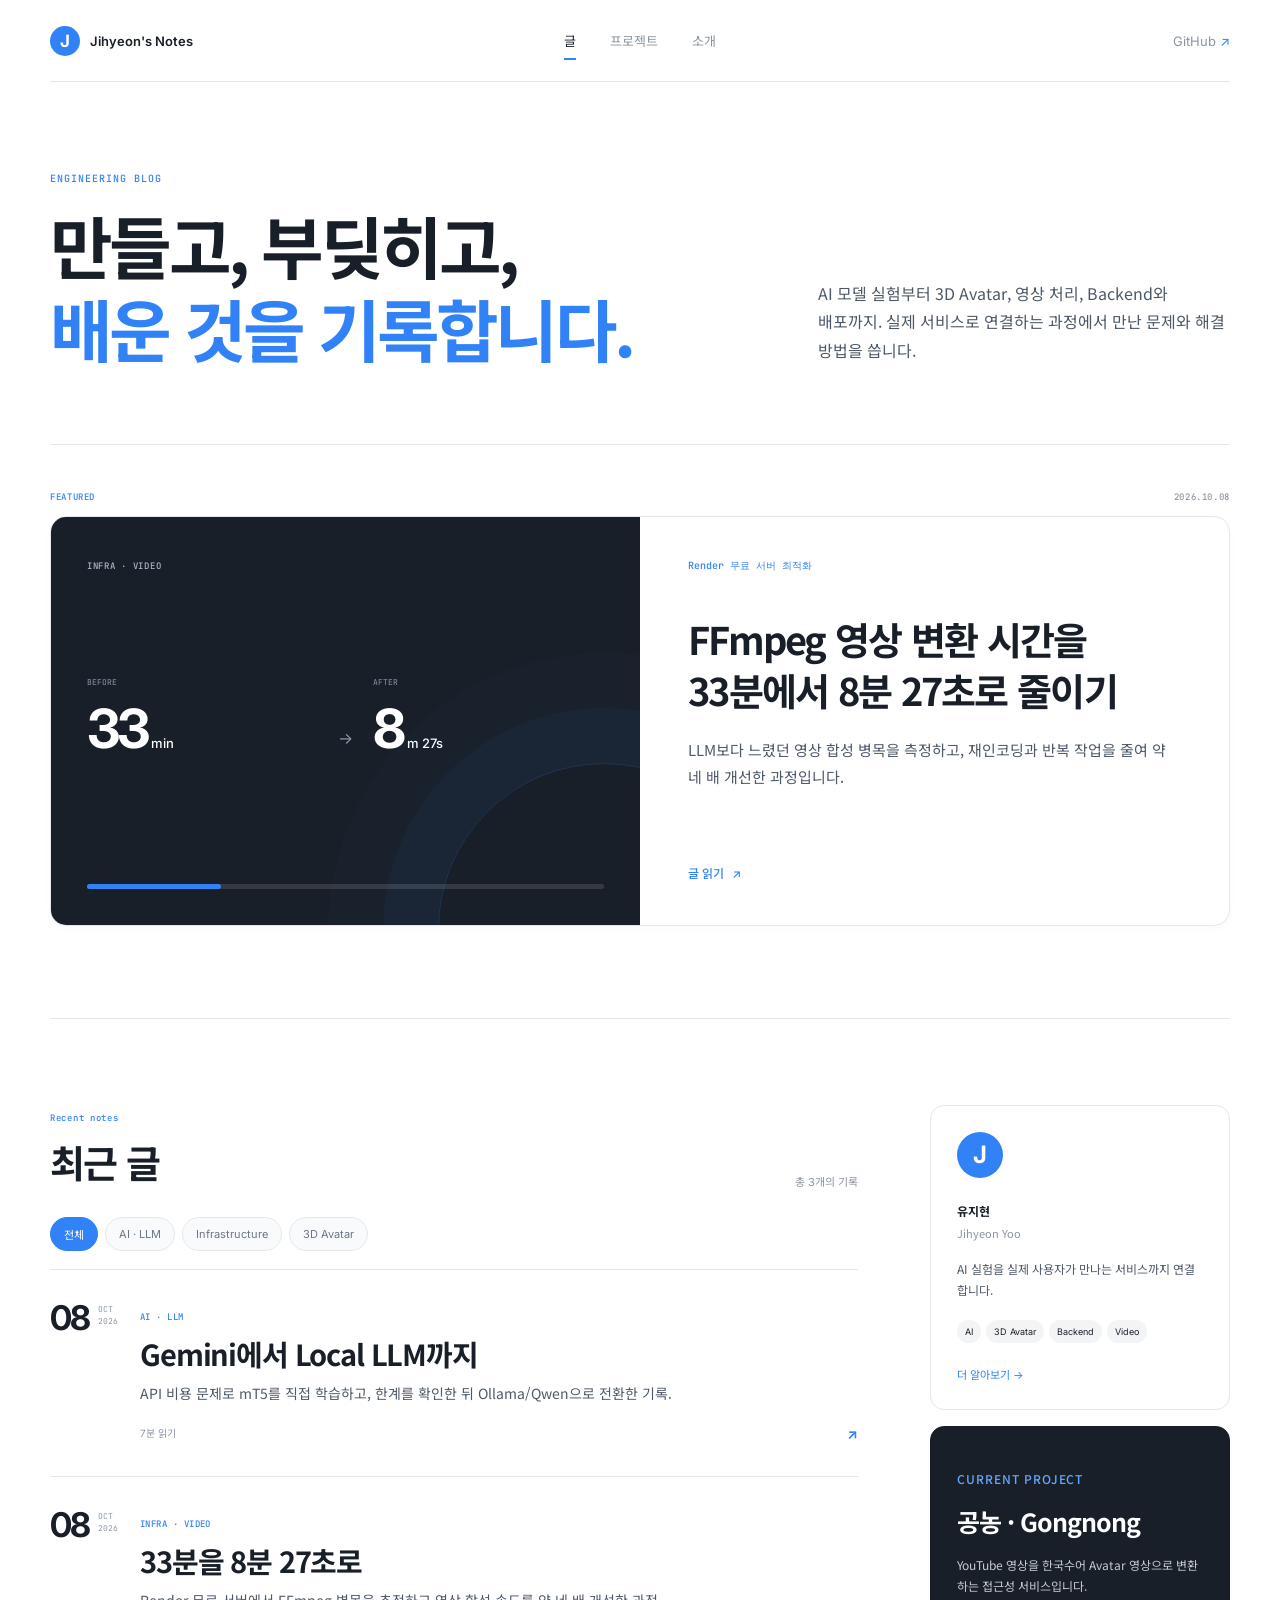
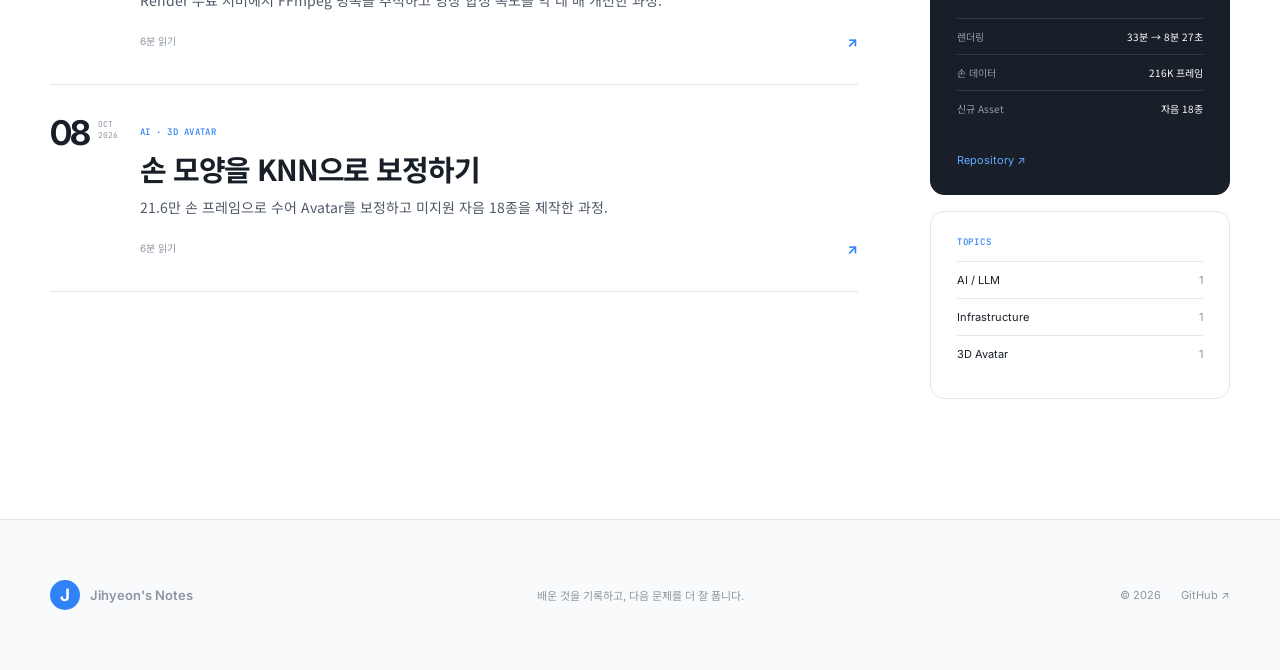
==== index.html @ c9e7c430 "style: modernize blog typography and colors" ====
<!doctype html>
<html lang="ko">
<head>
  <meta charset="utf-8"><meta name="viewport" content="width=device-width, initial-scale=1">
  <meta name="description" content="유지현의 AI·3D Avatar·Backend 개발 기록.">
  <meta property="og:title" content="Jihyeon's Notes"><meta property="og:description" content="실험을 서비스로 연결하며 배운 것을 기록합니다.">
  <meta name="theme-color" content="#f6f2ea"><title>Jihyeon's Notes</title>
  <link rel="preconnect" href="https://fonts.googleapis.com"><link rel="preconnect" href="https://fonts.gstatic.com" crossorigin>
  <link href="https://fonts.googleapis.com/css2?family=DM+Serif+Display&family=Inter:wght@400;500;600;700&family=JetBrains+Mono:wght@400;500&family=Noto+Sans+KR:wght@400;500;600;700&family=Noto+Serif+KR:wght@600;700&display=swap" rel="stylesheet">
  <link rel="stylesheet" href="/styles.css?v=5"><script src="/script.js" defer></script>
</head>
<body class="home-page blog-home">
  <header class="site-header">
    <a class="brand" href="/"><b>J</b><span>Jihyeon's Notes</span></a>
    <nav aria-label="Main navigation"><a class="active" href="/">글</a><a href="#project">프로젝트</a><a href="/about.html">소개</a></nav>
    <a class="header-link" href="https://github.com/who0oami" target="_blank" rel="noreferrer">GitHub <span>↗</span></a>
  </header>

  <main>
    <section class="blog-intro shell">
      <div>
        <p class="blog-kicker">ENGINEERING BLOG</p>
        <h1>만들고, 부딪히고,<br><em>배운 것을 기록합니다.</em></h1>
      </div>
      <p>AI 모델 실험부터 3D Avatar, 영상 처리, Backend와 배포까지. 실제 서비스로 연결하는 과정에서 만난 문제와 해결 방법을 씁니다.</p>
    </section>

    <section class="featured-post shell" aria-labelledby="featured-title">
      <div class="featured-label"><span>Featured</span><time datetime="2026-10-08">2026.10.08</time></div>
      <a class="featured-link" href="/posts/render-ffmpeg.html">
        <div class="featured-visual">
          <span class="visual-category">INFRA · VIDEO</span>
          <div class="speed-compare"><div><small>BEFORE</small><strong>33<em>min</em></strong></div><i>→</i><div><small>AFTER</small><strong>8<em>m 27s</em></strong></div></div>
          <div class="visual-bar"><span></span></div>
        </div>
        <div class="featured-copy">
          <p>Render 무료 서버 최적화</p>
          <h2 id="featured-title">FFmpeg 영상 변환 시간을<br>33분에서 8분 27초로 줄이기</h2>
          <span>LLM보다 느렸던 영상 합성 병목을 측정하고, 재인코딩과 반복 작업을 줄여 약 네 배 개선한 과정입니다.</span>
          <b>글 읽기 <i>↗</i></b>
        </div>
      </a>
    </section>

    <section class="blog-content shell" id="writing">
      <div class="article-column">
        <div class="list-heading"><div><span>Recent notes</span><h2>최근 글</h2></div><p>총 3개의 기록</p></div>
        <div class="filter-row blog-filters" aria-label="글 분류"><button class="filter active" data-filter="all">전체</button><button class="filter" data-filter="ai">AI · LLM</button><button class="filter" data-filter="infra">Infrastructure</button><button class="filter" data-filter="avatar">3D Avatar</button></div>
        <div class="post-list story-stream">
          <a class="post-card blog-post" data-category="ai" href="/posts/gemini-to-local-llm.html"><div class="post-date"><strong>08</strong><span>OCT<br>2026</span></div><div class="post-info"><span>AI · LLM</span><h3>Gemini에서 Local LLM까지</h3><p>API 비용 문제로 mT5를 직접 학습하고, 한계를 확인한 뒤 Ollama/Qwen으로 전환한 기록.</p><div><time>7분 읽기</time><b>↗</b></div></div></a>
          <a class="post-card blog-post" data-category="infra" href="/posts/render-ffmpeg.html"><div class="post-date"><strong>08</strong><span>OCT<br>2026</span></div><div class="post-info"><span>INFRA · VIDEO</span><h3>33분을 8분 27초로</h3><p>Render 무료 서버에서 FFmpeg 병목을 추적하고 영상 합성 속도를 약 네 배 개선한 과정.</p><div><time>6분 읽기</time><b>↗</b></div></div></a>
          <a class="post-card blog-post" data-category="avatar" href="/posts/knn-hand-correction.html"><div class="post-date"><strong>08</strong><span>OCT<br>2026</span></div><div class="post-info"><span>AI · 3D AVATAR</span><h3>손 모양을 KNN으로 보정하기</h3><p>21.6만 손 프레임으로 수어 Avatar를 보정하고 미지원 자음 18종을 제작한 과정.</p><div><time>6분 읽기</time><b>↗</b></div></div></a>
        </div>
      </div>

      <aside class="blog-sidebar">
        <section class="profile-card"><div class="profile-mark">J</div><p class="profile-name">유지현 <span>Jihyeon Yoo</span></p><p>AI 실험을 실제 사용자가 만나는 서비스까지 연결합니다.</p><div class="profile-tags"><span>AI</span><span>3D Avatar</span><span>Backend</span><span>Video</span></div><a href="/about.html">더 알아보기 →</a></section>
        <section class="project-mini" id="project"><p class="aside-label">CURRENT PROJECT</p><h3>공농 · Gongnong</h3><p>YouTube 영상을 한국수어 Avatar 영상으로 변환하는 접근성 서비스입니다.</p><dl><div><dt>렌더링</dt><dd>33분 → 8분 27초</dd></div><div><dt>손 데이터</dt><dd>216K 프레임</dd></div><div><dt>신규 Asset</dt><dd>자음 18종</dd></div></dl><a href="https://github.com/who0oami/Gongnong" target="_blank" rel="noreferrer">Repository ↗</a></section>
        <section class="topic-card"><p class="aside-label">TOPICS</p><a href="#writing">AI / LLM <span>1</span></a><a href="#writing">Infrastructure <span>1</span></a><a href="#writing">3D Avatar <span>1</span></a></section>
      </aside>
    </section>
  </main>

  <footer class="site-footer"><div class="shell"><a class="brand" href="/"><b>J</b><span>Jihyeon's Notes</span></a><p>배운 것을 기록하고, 다음 문제를 더 잘 풉니다.</p><div><span>© 2026</span><a href="https://github.com/who0oami">GitHub ↗</a></div></div></footer>
</body>
</html>
---- styles.css ----
:root{--cream:#f6f2ea;--paper:#fffdf8;--ink:#1d1d1b;--body:#4c4a45;--muted:#77736c;--line:#d9d3c8;--coral:#d96f53;--coral-soft:#efb39f;--navy:#202b44;--mint:#b9d8ce;--sand:#e8dcc5;--max:1180px;--sans:"Inter","Noto Sans KR",sans-serif;--serif:"DM Serif Display","Noto Serif KR",serif;--kr:"Noto Sans KR",sans-serif;--mono:"JetBrains Mono",monospace}
*{box-sizing:border-box}html{scroll-behavior:smooth}body{margin:0;color:var(--ink);background:var(--cream);font-family:var(--sans);-webkit-font-smoothing:antialiased}a{color:inherit}button{font:inherit}.shell{width:min(calc(100% - 64px),var(--max));margin-inline:auto}
.site-header{width:min(calc(100% - 64px),var(--max));height:82px;margin:auto;display:grid;grid-template-columns:1fr auto 1fr;align-items:center;border-bottom:1px solid var(--line)}.brand{display:inline-flex;align-items:center;gap:10px;text-decoration:none;font-size:13px;font-weight:600}.brand b{width:30px;height:30px;display:grid;place-items:center;border-radius:50%;color:var(--paper);background:var(--navy);font-family:var(--serif);font-size:17px}.site-header nav{display:flex;gap:34px}.site-header nav a,.header-link{position:relative;color:var(--muted);font-size:13px;text-decoration:none}.site-header nav a.active,.site-header nav a:hover,.header-link:hover{color:var(--ink)}.site-header nav a.active::after{content:"";position:absolute;left:0;right:0;bottom:-10px;height:1px;background:var(--coral)}.header-link{justify-self:end}.header-link span{color:var(--coral)}
.hero{display:grid;grid-template-columns:.95fr 1.05fr;gap:86px;align-items:center;min-height:680px;padding-block:84px 96px}.overline{display:flex;align-items:center;gap:10px;margin:0 0 28px;color:var(--muted);font:500 10px/1 var(--mono);letter-spacing:.09em}.overline span{width:22px;height:1px;background:var(--coral)}.hero h1{margin:0;font-family:var(--serif);font-size:clamp(57px,6.1vw,80px);font-weight:400;line-height:1.05;letter-spacing:-.045em}.hero h1 em{color:var(--coral);font-style:normal}.hero-intro{max-width:500px;margin:30px 0 0;color:var(--body);font-family:var(--kr);font-size:16px;line-height:1.85;word-break:keep-all}.hero-actions{display:flex;align-items:center;gap:26px;margin-top:38px}.button{display:inline-flex;align-items:center;padding:13px 19px;border-radius:7px;text-decoration:none;font-size:13px}.button.primary{color:var(--paper);background:var(--navy)}.text-link{font-size:12px;text-decoration:none}.text-link span{margin-left:6px;color:var(--coral)}
.hero-visual{position:relative;min-height:470px;padding:28px;border-radius:28px;color:var(--paper);background:var(--navy);overflow:hidden;box-shadow:0 28px 70px rgba(39,35,28,.16)}.visual-head{position:relative;z-index:2;display:flex;justify-content:space-between;color:#aeb5c5;font:500 9px/1 var(--mono);letter-spacing:.08em}.visual-head i{display:flex;align-items:center;gap:6px;color:#b8ded2;font-style:normal}.visual-head i::before{content:"";width:6px;height:6px;border-radius:50%;background:#7bd1b7}.pipeline{position:relative;z-index:2;display:grid;grid-template-columns:1fr auto 1fr auto 1fr;align-items:center;gap:9px;margin-top:95px}.pipeline>i{color:#8e97aa;font-style:normal}.pipeline-node{min-width:0;padding:18px 14px;border:1px solid rgba(255,255,255,.16);border-radius:14px;background:rgba(255,255,255,.04)}.pipeline-node.active{color:var(--ink);border-color:var(--coral-soft);background:var(--coral-soft);transform:translateY(-12px)}.pipeline-node b{display:block;margin-bottom:26px;color:#9da6b8;font:400 9px/1 var(--mono)}.pipeline-node.active b{color:#755044}.pipeline-node span{display:block;font:400 8px/1 var(--mono);letter-spacing:.07em}.pipeline-node strong{display:block;margin-top:5px;font-size:15px}.visual-caption{position:absolute;z-index:2;right:28px;bottom:30px;left:28px;display:flex;justify-content:space-between;align-items:end;padding-top:18px;border-top:1px solid rgba(255,255,255,.14)}.visual-caption span{color:#8e97aa;font:400 9px/1 var(--mono)}.visual-caption strong{text-align:right;font-family:var(--kr);font-size:16px;line-height:1.55}.visual-orbit{position:absolute;border:1px solid rgba(239,179,159,.15);border-radius:50%}.orbit-one{width:300px;height:300px;right:-130px;top:-90px}.orbit-two{width:190px;height:190px;right:-74px;top:-35px}
.project-section{padding-block:110px;background:var(--paper);border-block:1px solid var(--line)}.section-title{display:grid;grid-template-columns:1fr 1.4fr;column-gap:70px;align-items:end;margin-bottom:42px}.section-title>span{grid-column:1/-1;margin-bottom:18px;color:var(--coral);font:500 10px/1 var(--mono);letter-spacing:.08em;text-transform:uppercase}.section-title h2{margin:0;font-family:var(--serif);font-size:50px;font-weight:400;line-height:1}.section-title h2 i{color:var(--muted);font-size:22px;font-weight:400}.section-title>p{margin:0;color:var(--muted);font-family:var(--kr);font-size:14px;line-height:1.7}.project-grid{display:grid;grid-template-columns:.9fr 1.1fr;gap:16px}.case-card{border-radius:18px}.main-case{min-height:500px;padding:38px;display:flex;flex-direction:column;color:var(--paper);background:var(--navy)}.case-top{display:flex;justify-content:space-between;color:#9ca5b6;font:400 9px/1 var(--mono);letter-spacing:.06em}.main-case h3{margin:95px 0 22px;font-family:var(--serif);font-size:48px;font-weight:400;line-height:1.05}.main-case p{max-width:470px;margin:0;color:#c5cad4;font-family:var(--kr);font-size:14px;line-height:1.8}.main-case a{width:fit-content;margin-top:auto;color:#f0b19d;font-size:12px;text-decoration:none}.outcome-grid{display:grid;grid-template-columns:1fr 1fr;gap:16px}.outcome-card{min-height:242px;padding:27px;border-radius:18px;display:flex;flex-direction:column}.outcome-card>span{font:500 9px/1 var(--mono);letter-spacing:.07em}.outcome-card strong{margin-top:auto;font-size:34px;letter-spacing:-.05em}.outcome-card strong i{font-family:var(--serif);font-weight:400}.outcome-card p{margin:15px 0 0;font-family:var(--kr);font-size:12px;line-height:1.6}.outcome-card.coral{background:var(--coral-soft)}.outcome-card.sand{background:var(--sand)}.outcome-card.mint{background:var(--mint)}.outcome-card.ink{color:var(--paper);background:#302f2c}.live-dot{display:inline-block;width:9px;height:9px;border-radius:50%;background:#77cbae;box-shadow:0 0 0 5px rgba(119,203,174,.12)}.process-strip{display:grid;grid-template-columns:180px 1fr;align-items:center;margin-top:16px;padding:25px 28px;border:1px solid var(--line);border-radius:14px}.process-strip>span{color:var(--muted);font:500 9px/1 var(--mono)}.process-strip ol{display:grid;grid-template-columns:repeat(5,1fr);gap:16px;margin:0;padding:0;list-style:none}.process-strip li{font-family:var(--kr);font-size:11px}.process-strip li b{display:block;margin-bottom:8px;color:var(--coral);font:400 9px/1 var(--mono)}
.notes-section{padding-block:120px}.notes-title{grid-template-columns:1.2fr .8fr}.notes-title h2{font-size:54px;line-height:1.08}.notes-title h2 i{color:var(--coral);font-family:var(--serif);font-size:inherit;font-style:normal}.filter-row{display:flex;gap:7px;margin:54px 0 20px}.filter{padding:8px 13px;border:1px solid var(--line);border-radius:999px;color:var(--muted);background:transparent;font-size:11px;cursor:pointer}.filter.active,.filter:hover{color:var(--paper);border-color:var(--navy);background:var(--navy)}.story-stream{display:grid;grid-template-columns:repeat(3,1fr);gap:14px}.post-card{min-height:390px;display:grid;grid-template-columns:44px 1fr;padding:27px;border:1px solid var(--line);border-radius:16px;background:rgba(255,253,248,.55);text-decoration:none;transition:transform .2s,box-shadow .2s}.post-card:hover{transform:translateY(-5px);box-shadow:0 18px 42px rgba(52,45,34,.1)}.post-card[hidden]{display:none}.post-number{color:var(--coral);font:400 10px/1 var(--mono)}.post-content{display:flex;flex-direction:column}.post-meta{display:flex;justify-content:space-between;color:var(--muted);font:400 8px/1 var(--mono);letter-spacing:.04em}.post-content h3{margin:68px 0 17px;font-family:var(--serif);font-size:34px;font-weight:400;line-height:1.12}.post-content p{margin:0;color:var(--body);font-family:var(--kr);font-size:12px;line-height:1.75;word-break:keep-all}.post-content b{margin-top:auto;color:var(--coral);font-size:11px;font-weight:500}.site-footer{background:var(--paper);border-top:1px solid var(--line)}.site-footer>.shell{min-height:150px;display:grid;grid-template-columns:1fr auto 1fr;align-items:center;color:var(--muted);font-size:11px}.site-footer p{margin:0}.site-footer>.shell>div{justify-self:end;display:flex;gap:20px}.site-footer a{text-decoration:none}
/* About */.about-page{background:var(--cream)}.about-hero{padding-block:110px 90px;border-bottom:1px solid var(--line)}.about-hero .eyebrow{margin:0 0 24px;color:var(--coral);font:500 10px/1 var(--mono)}.about-hero h1{margin:0;font-family:var(--serif);font-size:clamp(60px,8vw,98px);font-weight:400;line-height:.95;letter-spacing:-.04em}.about-hero h1 span{color:var(--coral)}.about-hero p:last-child{max-width:680px;margin:42px 0 0;color:var(--body);font-family:var(--kr);font-size:17px;line-height:1.85}.about-grid{display:grid;grid-template-columns:.8fr 1.2fr;gap:90px;padding-block:90px 120px}.about-grid .section-kicker{color:var(--coral);font:500 9px/1 var(--mono)}.about-grid h2{margin:15px 0 28px;font-family:var(--serif);font-size:36px;font-weight:400;line-height:1.05}.skill-cloud{display:flex;flex-wrap:wrap;gap:7px}.skill-cloud span{padding:8px 11px;border:1px solid var(--line);border-radius:999px;background:var(--paper);font:400 10px/1 var(--mono)}.focus-list{display:grid;gap:10px}.focus-item{padding:24px;border:1px solid var(--line);border-radius:12px;background:var(--paper)}.focus-item strong{font-size:14px}.focus-item p{margin:9px 0 0;color:var(--muted);font-family:var(--kr);font-size:13px;line-height:1.7}
/* Articles */.article-page{--article-accent:var(--coral)}.reading-progress{position:fixed;top:0;left:0;z-index:100;width:0;height:3px;background:var(--article-accent)}.article-shell{width:min(calc(100% - 48px),760px);margin-inline:auto}.article-head{padding:95px 0 62px;border-bottom:1px solid var(--line)}.article-head::before{content:"ENGINEERING NOTE";display:block;margin-bottom:22px;color:var(--muted);font:500 9px/1 var(--mono)}.article-head .tag{display:inline-flex;margin-bottom:20px;color:var(--coral);font:500 10px/1 var(--mono)}.article-head h1{margin:0;font-family:var(--serif);font-size:clamp(43px,6vw,63px);font-weight:400;line-height:1.16;letter-spacing:-.035em;word-break:keep-all}.article-head .lead{margin:27px 0 0;color:var(--body);font-family:var(--kr);font-size:16px;line-height:1.85}.article-head time{display:block;margin-top:22px;color:var(--muted);font:400 9px/1 var(--mono)}.article{padding:60px 0 96px;font-family:var(--kr);font-size:16px;line-height:2;word-break:keep-all}.article h2{margin:64px 0 17px;padding-top:18px;border-top:1px solid var(--line);font-size:25px;line-height:1.4}.article h2:first-child{margin-top:0}.article h3{margin:38px 0 12px}.article p{margin:0 0 20px;color:var(--body)}.article ul,.article ol{margin:0 0 26px;padding:22px 22px 22px 44px;border:1px solid var(--line);border-radius:10px;background:var(--paper)}.article li::marker{color:var(--coral)}.article blockquote{margin:38px 0;padding:25px 27px;border:0;border-left:3px solid var(--coral);background:var(--sand)}.article blockquote p{margin:0;color:var(--ink);font-size:17px;font-weight:600}.article code{padding:3px 6px;color:#9a4431;background:#efe5d7;border-radius:4px;font:12px/1.6 var(--mono)}.result-box{display:grid;grid-template-columns:repeat(3,1fr);margin:36px 0;border:1px solid var(--line);border-radius:10px;overflow:hidden;background:var(--paper)}.result-box div{padding:23px 19px;border-right:1px solid var(--line)}.result-box div:last-child{border:0}.result-box strong{display:block;font-size:25px}.result-box span{display:block;margin-top:7px;color:var(--muted);font:400 9px/1.4 var(--mono)}.back-link{display:inline-flex;margin-bottom:64px;color:var(--coral);font-size:12px;text-decoration:none}.error-content{padding-block:130px}.error-content .eyebrow{color:var(--coral);font:500 10px/1 var(--mono)}.error-content h1{margin:25px 0;font-family:var(--serif);font-size:clamp(70px,14vw,150px);font-weight:400;line-height:.85}.error-content h1 span{color:var(--coral)}.error-content p{color:var(--muted);font-family:var(--kr)}.error-content a{display:inline-block;margin-top:20px;color:var(--coral);font-size:12px;text-decoration:none}
@media(max-width:900px){.hero{grid-template-columns:1fr;gap:55px}.hero-copy{max-width:690px}.project-grid,.about-grid{grid-template-columns:1fr}.main-case{min-height:430px}.process-strip{grid-template-columns:1fr;gap:22px}.story-stream{grid-template-columns:1fr}.post-card{min-height:300px}.post-content h3{margin-top:45px}.section-title{grid-template-columns:1fr}.section-title>p{margin-top:20px}.notes-title{grid-template-columns:1fr}}
@media(max-width:600px){.shell,.site-header,.article-shell{width:min(calc(100% - 28px),var(--max))}.site-header{height:68px;grid-template-columns:1fr auto}.header-link{display:none}.site-header nav{gap:17px}.hero{min-height:auto;padding-block:72px}.hero h1{font-size:47px}.hero-visual{min-height:420px;padding:22px}.pipeline{margin-top:75px}.pipeline-node{padding:14px 9px}.visual-caption strong{font-size:14px}.project-section,.notes-section{padding-block:78px}.section-title h2,.notes-title h2{font-size:42px}.outcome-grid{grid-template-columns:1fr}.outcome-card{min-height:190px}.process-strip ol{grid-template-columns:1fr 1fr;row-gap:22px}.post-card{padding:23px;grid-template-columns:34px 1fr}.site-footer>.shell{grid-template-columns:1fr auto}.site-footer p{display:none}.about-hero h1{font-size:16vw}.article{font-size:15px;word-break:normal}.result-box{grid-template-columns:1fr}.result-box div{border-right:0;border-bottom:1px solid var(--line)}.result-box div:last-child{border-bottom:0}}
@media(prefers-reduced-motion:reduce){html{scroll-behavior:auto}*{transition:none!important}}
.hero{grid-template-columns:1fr 1fr;gap:62px}
.hero h1{font-size:clamp(54px,5.2vw,70px);line-height:1.08;word-break:keep-all}
@media(max-width:900px){.hero{grid-template-columns:1fr;gap:55px}}
@media(max-width:600px){.hero h1{font-size:47px}}

/* Blog home */
.blog-home{background:#faf8f3}
.blog-home .site-header{background:#faf8f3}
.blog-intro{display:grid;grid-template-columns:1.25fr .75fr;gap:80px;align-items:end;padding-block:92px 74px;border-bottom:1px solid var(--line)}
.blog-kicker{margin:0 0 20px;color:var(--coral);font:500 10px/1 var(--mono);letter-spacing:.1em}
.blog-intro h1{margin:0;font-family:var(--serif);font-size:clamp(48px,5.4vw,68px);font-weight:400;line-height:1.1;letter-spacing:-.04em}
.blog-intro h1 em{color:var(--coral);font-style:normal}
.blog-intro>p{max-width:420px;margin:0 0 5px;color:var(--body);font-family:var(--kr);font-size:15px;line-height:1.9;word-break:keep-all}
.featured-post{padding-block:48px 92px}
.featured-label{display:flex;justify-content:space-between;margin-bottom:14px;color:var(--muted);font:500 9px/1 var(--mono);letter-spacing:.07em;text-transform:uppercase}
.featured-label span{color:var(--coral)}
.featured-link{display:grid;grid-template-columns:1fr 1fr;min-height:410px;border:1px solid var(--line);border-radius:18px;overflow:hidden;background:var(--paper);text-decoration:none;transition:box-shadow .2s ease,transform .2s ease}
.featured-link:hover{transform:translateY(-3px);box-shadow:0 22px 55px rgba(54,45,31,.1)}
.featured-visual{position:relative;padding:36px;color:var(--paper);background:var(--navy);overflow:hidden}
.featured-visual::after{content:"";position:absolute;width:330px;height:330px;right:-130px;bottom:-170px;border:1px solid rgba(255,255,255,.12);border-radius:50%;box-shadow:0 0 0 55px rgba(255,255,255,.025),0 0 0 110px rgba(255,255,255,.02)}
.visual-category{font:500 9px/1 var(--mono);letter-spacing:.08em;color:#aeb5c5}
.speed-compare{display:grid;grid-template-columns:1fr auto 1fr;gap:20px;align-items:end;margin-top:105px}
.speed-compare>i{padding-bottom:13px;color:#8d96a9;font-style:normal}
.speed-compare small{display:block;margin-bottom:10px;color:#8d96a9;font:400 8px/1 var(--mono)}
.speed-compare strong{font-size:54px;letter-spacing:-.06em}.speed-compare strong em{margin-left:4px;font-size:13px;font-style:normal;font-weight:500;letter-spacing:0}
.visual-bar{position:absolute;right:36px;bottom:36px;left:36px;height:5px;border-radius:99px;background:rgba(255,255,255,.12)}
.visual-bar span{display:block;width:26%;height:100%;border-radius:inherit;background:var(--coral-soft)}
.featured-copy{display:flex;flex-direction:column;padding:44px 48px}
.featured-copy>p{margin:0;color:var(--coral);font:500 10px/1 var(--mono)}
.featured-copy h2{margin:42px 0 20px;font-family:var(--serif);font-size:38px;font-weight:400;line-height:1.18;letter-spacing:-.035em;word-break:keep-all}
.featured-copy>span{color:var(--body);font-family:var(--kr);font-size:14px;line-height:1.8;word-break:keep-all}
.featured-copy>b{margin-top:auto;font-size:12px;font-weight:500}.featured-copy>b i{margin-left:5px;color:var(--coral);font-style:normal}
.blog-content{display:grid;grid-template-columns:minmax(0,1fr) 300px;gap:72px;padding-block:86px 120px;border-top:1px solid var(--line)}
.list-heading{display:flex;justify-content:space-between;align-items:end;margin-bottom:28px}.list-heading span,.aside-label{color:var(--coral);font:500 9px/1 var(--mono);letter-spacing:.08em}.list-heading h2{margin:9px 0 0;font-family:var(--serif);font-size:38px;font-weight:400}.list-heading>p{margin:0;color:var(--muted);font-size:11px}
.blog-filters{margin:0 0 18px}.blog-home .story-stream{display:block}.blog-post{min-height:0;display:grid;grid-template-columns:90px 1fr;padding:34px 0;border:0;border-top:1px solid var(--line);border-radius:0;background:transparent}.blog-post:last-child{border-bottom:1px solid var(--line)}.blog-post:hover{transform:none;box-shadow:none;background:transparent}.post-date{display:flex;align-items:flex-start;gap:8px}.post-date strong{font-family:var(--serif);font-size:34px;font-weight:400;line-height:.8}.post-date span{color:var(--muted);font:400 8px/1.45 var(--mono)}
.post-info>span{color:var(--coral);font:500 9px/1 var(--mono);letter-spacing:.05em}.post-info h3{margin:12px 0 10px;font-family:var(--serif);font-size:29px;font-weight:400;line-height:1.2}.post-info p{max-width:580px;margin:0;color:var(--body);font-family:var(--kr);font-size:13px;line-height:1.75;word-break:keep-all}.post-info>div{display:flex;justify-content:space-between;margin-top:20px;color:var(--muted);font-size:10px}.post-info b{color:var(--coral);font-size:14px}
.blog-sidebar{display:flex;flex-direction:column;gap:16px}.profile-card,.project-mini,.topic-card{padding:26px;border:1px solid var(--line);border-radius:14px;background:var(--paper)}.profile-mark{width:46px;height:46px;display:grid;place-items:center;margin-bottom:22px;border-radius:50%;color:var(--paper);background:var(--navy);font-family:var(--serif);font-size:24px}.profile-name{margin:0!important;color:var(--ink)!important;font-weight:700}.profile-name span{display:block;margin-top:3px;color:var(--muted);font-size:11px;font-weight:400}.profile-card>p,.project-mini>p{margin:15px 0 0;color:var(--body);font-family:var(--kr);font-size:12px;line-height:1.75}.profile-tags{display:flex;flex-wrap:wrap;gap:5px;margin:20px 0}.profile-tags span{padding:6px 8px;border-radius:99px;background:var(--cream);font-size:9px}.profile-card>a,.project-mini>a{color:var(--coral);font-size:11px;text-decoration:none}
.project-mini{color:var(--paper);background:var(--navy);border-color:var(--navy)}.project-mini .aside-label{color:var(--coral-soft)}.project-mini h3{margin:14px 0 0;font-family:var(--serif);font-size:25px;font-weight:400}.project-mini>p{color:#c6cbd5}.project-mini dl{margin:22px 0}.project-mini dl>div{display:flex;justify-content:space-between;padding:10px 0;border-top:1px solid rgba(255,255,255,.12);font-family:var(--kr);font-size:10px}.project-mini dt{color:#959eb0}.project-mini dd{margin:0}.project-mini>a{color:var(--coral-soft)}
.topic-card{display:flex;flex-direction:column}.topic-card .aside-label{margin:0 0 14px}.topic-card>a{display:flex;justify-content:space-between;padding:11px 0;border-top:1px solid var(--line);font-size:11px;text-decoration:none}.topic-card>a span{color:var(--muted)}
@media(max-width:900px){.blog-intro{grid-template-columns:1fr;gap:28px}.featured-link{grid-template-columns:1fr}.featured-visual{min-height:360px}.blog-content{grid-template-columns:1fr}.blog-sidebar{display:grid;grid-template-columns:1fr 1fr}.topic-card{display:none}}
@media(max-width:600px){.blog-intro{padding-block:68px 54px}.blog-intro h1{font-size:43px}.featured-post{padding-block:34px 70px}.featured-visual{min-height:300px;padding:25px}.speed-compare{margin-top:82px}.speed-compare strong{font-size:42px}.visual-bar{right:25px;bottom:25px;left:25px}.featured-copy{padding:30px 25px}.featured-copy h2{margin-top:28px;font-size:31px}.blog-content{padding-block:65px 90px}.blog-sidebar{grid-template-columns:1fr}.blog-post{grid-template-columns:65px 1fr}.post-info h3{font-size:25px}.site-header .brand span{display:none}}

/* Modern type and color system */
:root{--cream:#ffffff;--paper:#ffffff;--ink:#191f28;--body:#4e5968;--muted:#8b95a1;--line:#e5e8eb;--coral:#3182f6;--coral-soft:#e8f3ff;--navy:#191f28;--mint:#e8f3ff;--sand:#f2f4f6;--serif:"Noto Sans KR","Inter",sans-serif}
body{background:#fff;font-family:"Inter","Noto Sans KR",sans-serif}
.blog-home,.blog-home .site-header{background:#fff}
.brand b{background:#3182f6;font-family:"Inter",sans-serif;font-weight:700}
.site-header nav a.active::after{height:2px;background:#3182f6}
.blog-kicker,.featured-copy>p,.list-heading span,.aside-label,.post-info>span{color:#3182f6}
.blog-intro h1{font-family:"Noto Sans KR",sans-serif;font-weight:700;line-height:1.22;letter-spacing:-.055em}
.blog-intro h1 em{color:#3182f6;font-style:normal}
.blog-intro>p{color:#4e5968;font-size:16px;line-height:1.8}
.featured-link{border-color:#e5e8eb;border-radius:16px;box-shadow:0 2px 10px rgba(0,0,0,.025)}
.featured-link:hover{box-shadow:0 16px 42px rgba(0,0,0,.08)}
.featured-visual{background:#191f28}
.featured-visual::after{border-color:rgba(49,130,246,.22);box-shadow:0 0 0 55px rgba(49,130,246,.04),0 0 0 110px rgba(49,130,246,.025)}
.visual-bar span{background:#3182f6}
.featured-copy h2{font-family:"Noto Sans KR",sans-serif;font-weight:700;line-height:1.35;letter-spacing:-.045em}
.featured-copy>span{color:#4e5968;font-size:15px}
.featured-copy>b,.featured-copy>b i{color:#3182f6}
.list-heading h2,.post-info h3,.project-mini h3{font-family:"Noto Sans KR",sans-serif;font-weight:700;letter-spacing:-.04em}
.filter{border-color:#e5e8eb;color:#6b7684;background:#f9fafb}
.filter.active,.filter:hover{border-color:#3182f6;color:#fff;background:#3182f6}
.post-date strong{font-family:"Inter",sans-serif;font-weight:700;letter-spacing:-.05em}
.blog-post{border-color:#e5e8eb}
.post-info p{color:#4e5968;font-size:14px}
.post-info b,.profile-card>a,.project-mini>a{color:#3182f6}
.profile-card,.project-mini,.topic-card{border-color:#e5e8eb;border-radius:14px}
.profile-mark{background:#3182f6;font-family:"Inter",sans-serif;font-weight:700}
.profile-tags span{background:#f2f4f6}
.project-mini{color:#fff;border-color:#191f28;background:#191f28}
.project-mini .aside-label,.project-mini>a{color:#64a8ff}
.site-footer{background:#f9fafb;border-color:#e5e8eb}
.about-hero h1,.about-grid h2,.article-head h1{font-family:"Noto Sans KR",sans-serif;font-weight:700;letter-spacing:-.05em}
.about-hero h1 span{color:#3182f6}
.article-head .tag,.back-link{color:#3182f6}
.article blockquote{border-left-color:#3182f6;background:#f2f7ff}
.article code{color:#1b64da;background:#e8f3ff}
.reading-progress{background:#3182f6}
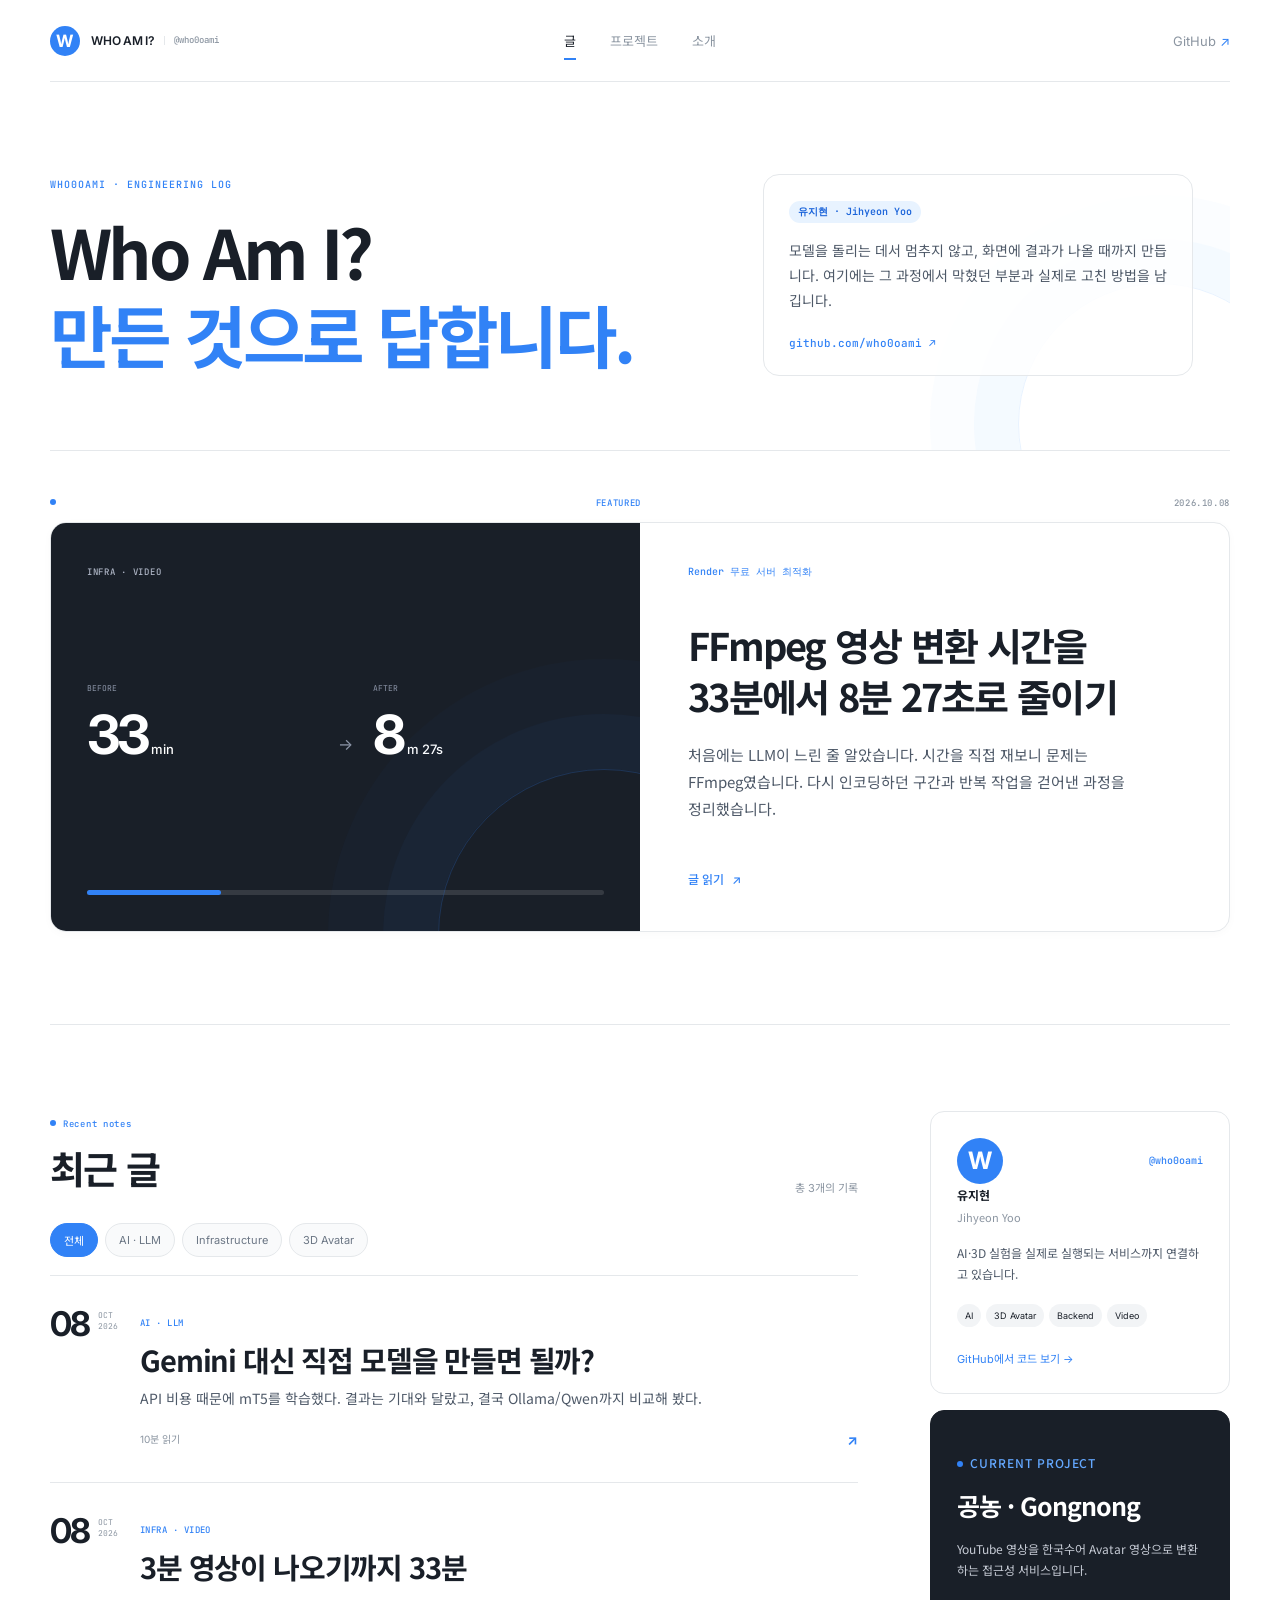
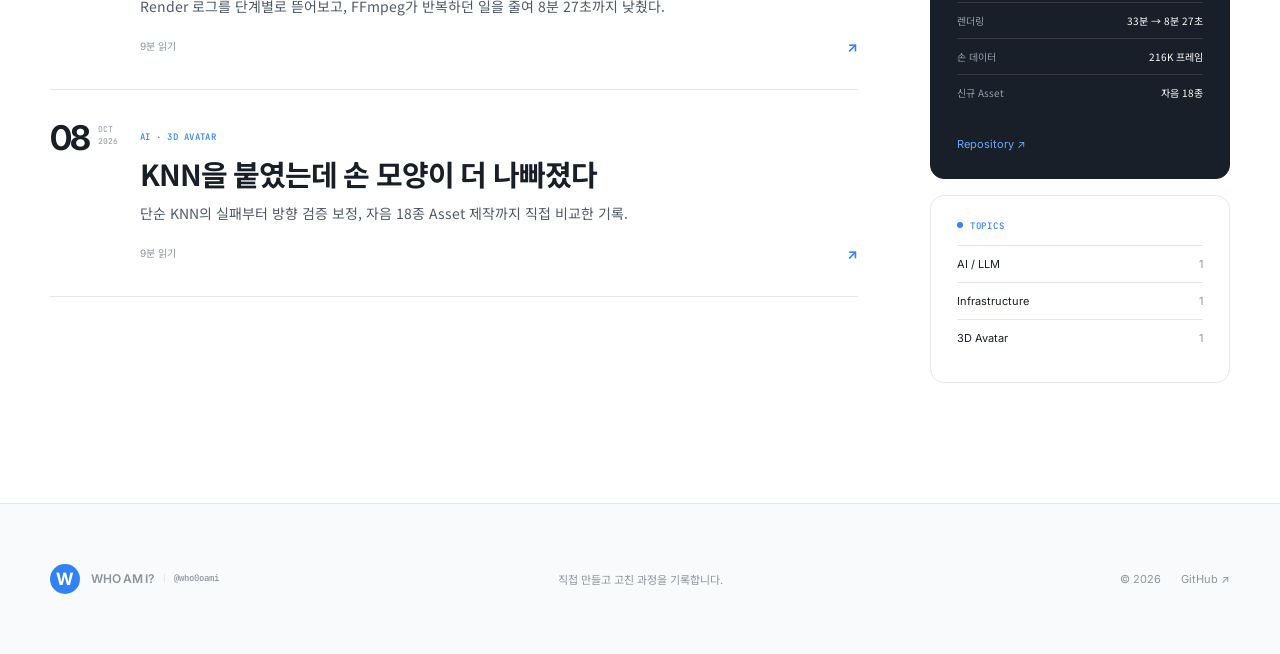
==== commit f9fe0fda: "style: make blog voice and identity more personal" ====
--- a/index.html
+++ b/index.html
@@ -3,15 +3,15 @@
 <head>
   <meta charset="utf-8"><meta name="viewport" content="width=device-width, initial-scale=1">
   <meta name="description" content="유지현의 AI·3D Avatar·Backend 개발 기록.">
-  <meta property="og:title" content="Jihyeon's Notes"><meta property="og:description" content="실험을 서비스로 연결하며 배운 것을 기록합니다.">
-  <meta name="theme-color" content="#f6f2ea"><title>Jihyeon's Notes</title>
+  <meta property="og:title" content="Who Am I? — who0oami"><meta property="og:description" content="유지현의 개발 기록. 직접 만들고 고친 과정을 씁니다.">
+  <meta name="theme-color" content="#ffffff"><title>Who Am I? — who0oami</title>
   <link rel="preconnect" href="https://fonts.googleapis.com"><link rel="preconnect" href="https://fonts.gstatic.com" crossorigin>
   <link href="https://fonts.googleapis.com/css2?family=DM+Serif+Display&family=Inter:wght@400;500;600;700&family=JetBrains+Mono:wght@400;500&family=Noto+Sans+KR:wght@400;500;600;700&family=Noto+Serif+KR:wght@600;700&display=swap" rel="stylesheet">
-  <link rel="stylesheet" href="/styles.css?v=5"><script src="/script.js" defer></script>
+  <link rel="stylesheet" href="/styles.css?v=7"><script src="/script.js" defer></script>
 </head>
 <body class="home-page blog-home">
   <header class="site-header">
-    <a class="brand" href="/"><b>J</b><span>Jihyeon's Notes</span></a>
+    <a class="brand brand-wordmark" href="/"><b>W</b><span>WHO AM I?<small>@who0oami</small></span></a>
     <nav aria-label="Main navigation"><a class="active" href="/">글</a><a href="#project">프로젝트</a><a href="/about.html">소개</a></nav>
     <a class="header-link" href="https://github.com/who0oami" target="_blank" rel="noreferrer">GitHub <span>↗</span></a>
   </header>
@@ -19,10 +19,10 @@
   <main>
     <section class="blog-intro shell">
       <div>
-        <p class="blog-kicker">ENGINEERING BLOG</p>
-        <h1>만들고, 부딪히고,<br><em>배운 것을 기록합니다.</em></h1>
+        <p class="blog-kicker">WHO0OAMI · ENGINEERING LOG</p>
+        <h1>Who Am I?<br><em>만든 것으로 답합니다.</em></h1>
       </div>
-      <p>AI 모델 실험부터 3D Avatar, 영상 처리, Backend와 배포까지. 실제 서비스로 연결하는 과정에서 만난 문제와 해결 방법을 씁니다.</p>
+      <div class="intro-note"><span>유지현 · Jihyeon Yoo</span><p>모델을 돌리는 데서 멈추지 않고, 화면에 결과가 나올 때까지 만듭니다. 여기에는 그 과정에서 막혔던 부분과 실제로 고친 방법을 남깁니다.</p><a href="https://github.com/who0oami" target="_blank" rel="noreferrer">github.com/who0oami ↗</a></div>
     </section>
 
     <section class="featured-post shell" aria-labelledby="featured-title">
@@ -36,7 +36,7 @@
         <div class="featured-copy">
           <p>Render 무료 서버 최적화</p>
           <h2 id="featured-title">FFmpeg 영상 변환 시간을<br>33분에서 8분 27초로 줄이기</h2>
-          <span>LLM보다 느렸던 영상 합성 병목을 측정하고, 재인코딩과 반복 작업을 줄여 약 네 배 개선한 과정입니다.</span>
+          <span>처음에는 LLM이 느린 줄 알았습니다. 시간을 직접 재보니 문제는 FFmpeg였습니다. 다시 인코딩하던 구간과 반복 작업을 걷어낸 과정을 정리했습니다.</span>
           <b>글 읽기 <i>↗</i></b>
         </div>
       </a>
@@ -47,20 +47,20 @@
         <div class="list-heading"><div><span>Recent notes</span><h2>최근 글</h2></div><p>총 3개의 기록</p></div>
         <div class="filter-row blog-filters" aria-label="글 분류"><button class="filter active" data-filter="all">전체</button><button class="filter" data-filter="ai">AI · LLM</button><button class="filter" data-filter="infra">Infrastructure</button><button class="filter" data-filter="avatar">3D Avatar</button></div>
         <div class="post-list story-stream">
-          <a class="post-card blog-post" data-category="ai" href="/posts/gemini-to-local-llm.html"><div class="post-date"><strong>08</strong><span>OCT<br>2026</span></div><div class="post-info"><span>AI · LLM</span><h3>Gemini에서 Local LLM까지</h3><p>API 비용 문제로 mT5를 직접 학습하고, 한계를 확인한 뒤 Ollama/Qwen으로 전환한 기록.</p><div><time>7분 읽기</time><b>↗</b></div></div></a>
-          <a class="post-card blog-post" data-category="infra" href="/posts/render-ffmpeg.html"><div class="post-date"><strong>08</strong><span>OCT<br>2026</span></div><div class="post-info"><span>INFRA · VIDEO</span><h3>33분을 8분 27초로</h3><p>Render 무료 서버에서 FFmpeg 병목을 추적하고 영상 합성 속도를 약 네 배 개선한 과정.</p><div><time>6분 읽기</time><b>↗</b></div></div></a>
-          <a class="post-card blog-post" data-category="avatar" href="/posts/knn-hand-correction.html"><div class="post-date"><strong>08</strong><span>OCT<br>2026</span></div><div class="post-info"><span>AI · 3D AVATAR</span><h3>손 모양을 KNN으로 보정하기</h3><p>21.6만 손 프레임으로 수어 Avatar를 보정하고 미지원 자음 18종을 제작한 과정.</p><div><time>6분 읽기</time><b>↗</b></div></div></a>
+          <a class="post-card blog-post" data-category="ai" href="/posts/gemini-to-local-llm.html"><div class="post-date"><strong>08</strong><span>OCT<br>2026</span></div><div class="post-info"><span>AI · LLM</span><h3>Gemini 대신 직접 모델을 만들면 될까?</h3><p>API 비용 때문에 mT5를 학습했다. 결과는 기대와 달랐고, 결국 Ollama/Qwen까지 비교해 봤다.</p><div><time>10분 읽기</time><b>↗</b></div></div></a>
+          <a class="post-card blog-post" data-category="infra" href="/posts/render-ffmpeg.html"><div class="post-date"><strong>08</strong><span>OCT<br>2026</span></div><div class="post-info"><span>INFRA · VIDEO</span><h3>3분 영상이 나오기까지 33분</h3><p>Render 로그를 단계별로 뜯어보고, FFmpeg가 반복하던 일을 줄여 8분 27초까지 낮췄다.</p><div><time>9분 읽기</time><b>↗</b></div></div></a>
+          <a class="post-card blog-post" data-category="avatar" href="/posts/knn-hand-correction.html"><div class="post-date"><strong>08</strong><span>OCT<br>2026</span></div><div class="post-info"><span>AI · 3D AVATAR</span><h3>KNN을 붙였는데 손 모양이 더 나빠졌다</h3><p>단순 KNN의 실패부터 방향 검증 보정, 자음 18종 Asset 제작까지 직접 비교한 기록.</p><div><time>9분 읽기</time><b>↗</b></div></div></a>
         </div>
       </div>
 
       <aside class="blog-sidebar">
-        <section class="profile-card"><div class="profile-mark">J</div><p class="profile-name">유지현 <span>Jihyeon Yoo</span></p><p>AI 실험을 실제 사용자가 만나는 서비스까지 연결합니다.</p><div class="profile-tags"><span>AI</span><span>3D Avatar</span><span>Backend</span><span>Video</span></div><a href="/about.html">더 알아보기 →</a></section>
+        <section class="profile-card"><div class="profile-id"><div class="profile-mark">W</div><code>@who0oami</code></div><p class="profile-name">유지현 <span>Jihyeon Yoo</span></p><p>AI·3D 실험을 실제로 실행되는 서비스까지 연결하고 있습니다.</p><div class="profile-tags"><span>AI</span><span>3D Avatar</span><span>Backend</span><span>Video</span></div><a href="https://github.com/who0oami" target="_blank" rel="noreferrer">GitHub에서 코드 보기 →</a></section>
         <section class="project-mini" id="project"><p class="aside-label">CURRENT PROJECT</p><h3>공농 · Gongnong</h3><p>YouTube 영상을 한국수어 Avatar 영상으로 변환하는 접근성 서비스입니다.</p><dl><div><dt>렌더링</dt><dd>33분 → 8분 27초</dd></div><div><dt>손 데이터</dt><dd>216K 프레임</dd></div><div><dt>신규 Asset</dt><dd>자음 18종</dd></div></dl><a href="https://github.com/who0oami/Gongnong" target="_blank" rel="noreferrer">Repository ↗</a></section>
         <section class="topic-card"><p class="aside-label">TOPICS</p><a href="#writing">AI / LLM <span>1</span></a><a href="#writing">Infrastructure <span>1</span></a><a href="#writing">3D Avatar <span>1</span></a></section>
       </aside>
     </section>
   </main>
 
-  <footer class="site-footer"><div class="shell"><a class="brand" href="/"><b>J</b><span>Jihyeon's Notes</span></a><p>배운 것을 기록하고, 다음 문제를 더 잘 풉니다.</p><div><span>© 2026</span><a href="https://github.com/who0oami">GitHub ↗</a></div></div></footer>
+  <footer class="site-footer"><div class="shell"><a class="brand brand-wordmark" href="/"><b>W</b><span>WHO AM I?<small>@who0oami</small></span></a><p>직접 만들고 고친 과정을 기록합니다.</p><div><span>© 2026</span><a href="https://github.com/who0oami">GitHub ↗</a></div></div></footer>
 </body>
 </html>
--- a/styles.css
+++ b/styles.css
@@ -89,3 +89,28 @@
 .article blockquote{border-left-color:#3182f6;background:#f2f7ff}
 .article code{color:#1b64da;background:#e8f3ff}
 .reading-progress{background:#3182f6}
+
+/* Case-study articles */
+.article-figure{width:min(1040px,calc(100vw - 48px));margin:44px 50%;transform:translateX(-50%)}
+.article-figure img{display:block;width:100%;height:auto;border:1px solid #e5e8eb;border-radius:14px;background:#f7faf9;box-shadow:0 14px 36px rgba(25,31,40,.07)}
+.article-figure figcaption{margin-top:11px;color:#8b95a1;font:12px/1.65 "Noto Sans KR",sans-serif;text-align:center}
+.article .code-window{margin:34px 0;border:1px solid #29313d;border-radius:12px;overflow:hidden;background:#151a22;box-shadow:0 16px 34px rgba(25,31,40,.12)}
+.code-window__bar{display:flex;align-items:center;gap:7px;padding:11px 15px;border-bottom:1px solid #29313d;background:#1c222c}
+.code-window__bar i{width:8px;height:8px;border-radius:50%;background:#657080}
+.code-window__bar span{margin-left:8px;color:#98a2b3;font:10px/1 "JetBrains Mono",monospace}
+.article .code-window pre{margin:0;padding:22px 24px;overflow:auto;color:#d8dee9;font:12px/1.75 "JetBrains Mono",monospace;white-space:pre}
+.article .code-window code{padding:0;color:inherit;background:none;font:inherit}
+.code-key{color:#79b8ff}.code-string{color:#a7d7a9}.code-comment{color:#7f8a9a}
+.evidence-note{margin:34px 0;padding:24px 26px;border:1px solid #dbe7f7;border-radius:12px;background:#f7faff}
+.evidence-note strong{display:block;margin-bottom:8px;color:#191f28;font-size:15px}.evidence-note p{margin:0;color:#4e5968;font-size:14px;line-height:1.8}
+.result-box.result-four{grid-template-columns:repeat(4,1fr)}
+.result-box .result-best{background:#eef6ff}.result-box .result-best strong{color:#1b64da}
+@media(max-width:700px){.article-figure{width:calc(100vw - 24px);margin-block:34px}.article-figure img{border-radius:9px}.article .code-window pre{padding:18px 16px;font-size:10.5px}.result-box.result-four{grid-template-columns:1fr 1fr}.result-box.result-four div:nth-child(2){border-right:0}.result-box.result-four div:nth-child(-n+2){border-bottom:1px solid var(--line)}}
+
+/* PPT-inspired editorial details */
+.brand-wordmark{gap:11px}.brand-wordmark span{display:flex;align-items:center;gap:9px;font-size:12px;letter-spacing:-.02em}.brand-wordmark small{padding-left:9px;border-left:1px solid var(--line);color:var(--muted);font:500 9px/1 var(--mono);letter-spacing:0}
+.blog-intro{position:relative;grid-template-columns:1.15fr .85fr;overflow:hidden}.blog-intro::after{content:"";position:absolute;right:-70px;bottom:-115px;width:280px;height:280px;border:1px solid #e8f3ff;border-radius:50%;box-shadow:0 0 0 44px rgba(232,243,255,.38),0 0 0 88px rgba(232,243,255,.18);pointer-events:none}.blog-intro>div,.intro-note{position:relative;z-index:1}.intro-note{max-width:430px;padding:24px 25px;border:1px solid var(--line);border-radius:16px;background:rgba(255,255,255,.86)}.intro-note>span{display:inline-flex;padding:6px 9px;border-radius:999px;color:#1b64da;background:#e8f3ff;font:600 10px/1 var(--mono)}.intro-note p{margin:15px 0 17px;color:var(--body);font-size:14px;line-height:1.8}.intro-note a{color:#3182f6;font:500 11px/1 var(--mono);text-decoration:none}
+.featured-label::before,.list-heading span::before,.aside-label::before{content:"";display:inline-block;width:6px;height:6px;margin-right:7px;border-radius:50%;background:#3182f6;vertical-align:1px}.profile-id{display:flex;align-items:center;justify-content:space-between}.profile-id .profile-mark{margin:0}.profile-id code{color:#3182f6;font:500 10px/1 var(--mono)}
+.blog-post{position:relative}.blog-post::after{content:"";position:absolute;right:0;bottom:-1px;width:0;height:2px;background:#3182f6;transition:width .25s ease}.blog-post:hover::after{width:100%}
+.article-head::before{content:"WHO0OAMI / DEV NOTE"}.article-head{position:relative}.article-head::after{content:"";position:absolute;right:0;bottom:-1px;width:72px;height:3px;background:#3182f6}.article h2{letter-spacing:-.035em}.article p{letter-spacing:-.012em}.article-figure img{box-shadow:none}.article-figure figcaption{text-align:left}.evidence-note{border-left:3px solid #3182f6;border-radius:4px 12px 12px 4px}
+@media(max-width:600px){.brand-wordmark small{display:none}.blog-intro::after{display:none}.intro-note{padding:20px}.article-head::after{width:46px}}
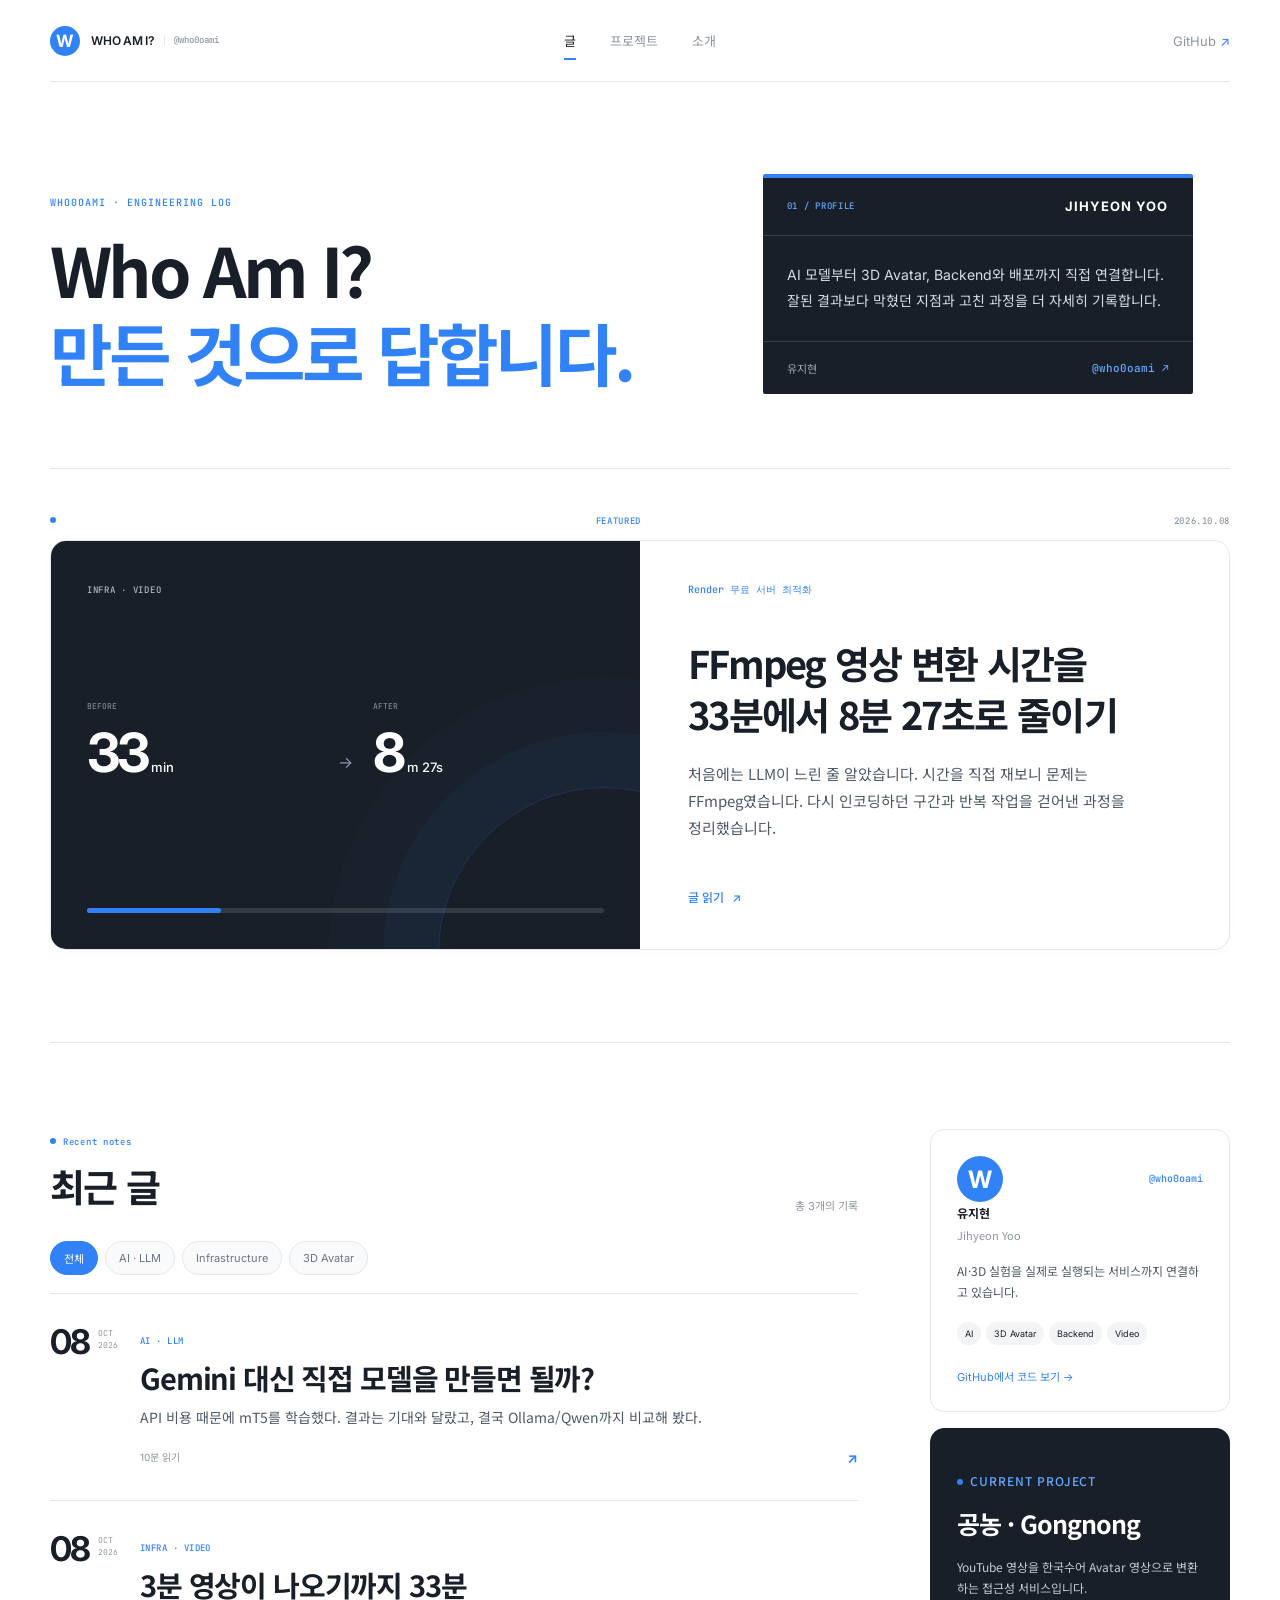
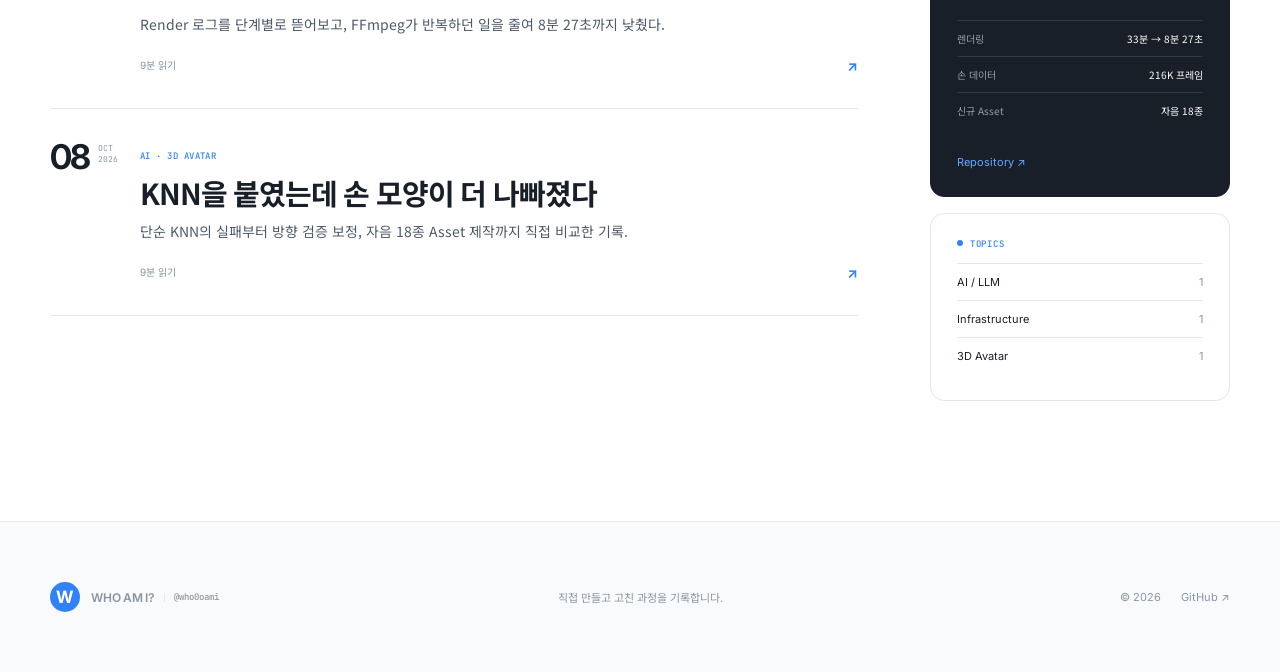
==== commit f08ffbb5: "style: refine profile card with editorial contrast" ====
--- a/index.html
+++ b/index.html
@@ -7,7 +7,7 @@
   <meta name="theme-color" content="#ffffff"><title>Who Am I? — who0oami</title>
   <link rel="preconnect" href="https://fonts.googleapis.com"><link rel="preconnect" href="https://fonts.gstatic.com" crossorigin>
   <link href="https://fonts.googleapis.com/css2?family=DM+Serif+Display&family=Inter:wght@400;500;600;700&family=JetBrains+Mono:wght@400;500&family=Noto+Sans+KR:wght@400;500;600;700&family=Noto+Serif+KR:wght@600;700&display=swap" rel="stylesheet">
-  <link rel="stylesheet" href="/styles.css?v=7"><script src="/script.js" defer></script>
+  <link rel="stylesheet" href="/styles.css?v=10"><script src="/script.js" defer></script>
 </head>
 <body class="home-page blog-home">
   <header class="site-header">
@@ -22,7 +22,11 @@
         <p class="blog-kicker">WHO0OAMI · ENGINEERING LOG</p>
         <h1>Who Am I?<br><em>만든 것으로 답합니다.</em></h1>
       </div>
-      <div class="intro-note"><span>유지현 · Jihyeon Yoo</span><p>모델을 돌리는 데서 멈추지 않고, 화면에 결과가 나올 때까지 만듭니다. 여기에는 그 과정에서 막혔던 부분과 실제로 고친 방법을 남깁니다.</p><a href="https://github.com/who0oami" target="_blank" rel="noreferrer">github.com/who0oami ↗</a></div>
+      <aside class="intro-note">
+        <div class="intro-note-head"><span>01 / PROFILE</span><b>JIHYEON YOO</b></div>
+        <p>AI 모델부터 3D Avatar, Backend와 배포까지 직접 연결합니다. 잘된 결과보다 막혔던 지점과 고친 과정을 더 자세히 기록합니다.</p>
+        <div class="intro-note-foot"><span>유지현</span><a href="https://github.com/who0oami" target="_blank" rel="noreferrer">@who0oami ↗</a></div>
+      </aside>
     </section>
 
     <section class="featured-post shell" aria-labelledby="featured-title">
--- a/styles.css
+++ b/styles.css
@@ -103,14 +103,23 @@
 .code-key{color:#79b8ff}.code-string{color:#a7d7a9}.code-comment{color:#7f8a9a}
 .evidence-note{margin:34px 0;padding:24px 26px;border:1px solid #dbe7f7;border-radius:12px;background:#f7faff}
 .evidence-note strong{display:block;margin-bottom:8px;color:#191f28;font-size:15px}.evidence-note p{margin:0;color:#4e5968;font-size:14px;line-height:1.8}
+.article .article-source{margin-top:44px;padding-top:14px;border-top:1px solid var(--line);color:var(--muted);font-size:12px;line-height:1.75}
+.article .article-source code{font-size:11px}
 .result-box.result-four{grid-template-columns:repeat(4,1fr)}
 .result-box .result-best{background:#eef6ff}.result-box .result-best strong{color:#1b64da}
 @media(max-width:700px){.article-figure{width:calc(100vw - 24px);margin-block:34px}.article-figure img{border-radius:9px}.article .code-window pre{padding:18px 16px;font-size:10.5px}.result-box.result-four{grid-template-columns:1fr 1fr}.result-box.result-four div:nth-child(2){border-right:0}.result-box.result-four div:nth-child(-n+2){border-bottom:1px solid var(--line)}}
 
 /* PPT-inspired editorial details */
 .brand-wordmark{gap:11px}.brand-wordmark span{display:flex;align-items:center;gap:9px;font-size:12px;letter-spacing:-.02em}.brand-wordmark small{padding-left:9px;border-left:1px solid var(--line);color:var(--muted);font:500 9px/1 var(--mono);letter-spacing:0}
-.blog-intro{position:relative;grid-template-columns:1.15fr .85fr;overflow:hidden}.blog-intro::after{content:"";position:absolute;right:-70px;bottom:-115px;width:280px;height:280px;border:1px solid #e8f3ff;border-radius:50%;box-shadow:0 0 0 44px rgba(232,243,255,.38),0 0 0 88px rgba(232,243,255,.18);pointer-events:none}.blog-intro>div,.intro-note{position:relative;z-index:1}.intro-note{max-width:430px;padding:24px 25px;border:1px solid var(--line);border-radius:16px;background:rgba(255,255,255,.86)}.intro-note>span{display:inline-flex;padding:6px 9px;border-radius:999px;color:#1b64da;background:#e8f3ff;font:600 10px/1 var(--mono)}.intro-note p{margin:15px 0 17px;color:var(--body);font-size:14px;line-height:1.8}.intro-note a{color:#3182f6;font:500 11px/1 var(--mono);text-decoration:none}
+.blog-intro{position:relative;grid-template-columns:1.15fr .85fr;overflow:hidden}.blog-intro::after{display:none}.blog-intro>div,.intro-note{position:relative;z-index:1}.intro-note{max-width:430px;min-height:220px;display:flex;flex-direction:column;padding:0;border:0;border-top:4px solid #3182f6;border-radius:2px;background:#191f28;color:#fff}.intro-note-head{display:grid;grid-template-columns:auto 1fr;align-items:center;gap:18px;padding:22px 24px;border-bottom:1px solid rgba(255,255,255,.14)}.intro-note-head span{color:#64a8ff;font:500 9px/1 var(--mono);letter-spacing:.08em}.intro-note-head b{justify-self:end;font:700 13px/1 "Inter",sans-serif;letter-spacing:.08em}.intro-note p{margin:0;padding:26px 24px;color:#d7dce4;font-size:14px;line-height:1.85}.intro-note-foot{display:flex;justify-content:space-between;align-items:center;margin-top:auto;padding:18px 24px;border-top:1px solid rgba(255,255,255,.14)}.intro-note-foot span{color:#9ea7b5;font-size:11px}.intro-note a{color:#64a8ff;font:500 11px/1 var(--mono);text-decoration:none}
 .featured-label::before,.list-heading span::before,.aside-label::before{content:"";display:inline-block;width:6px;height:6px;margin-right:7px;border-radius:50%;background:#3182f6;vertical-align:1px}.profile-id{display:flex;align-items:center;justify-content:space-between}.profile-id .profile-mark{margin:0}.profile-id code{color:#3182f6;font:500 10px/1 var(--mono)}
 .blog-post{position:relative}.blog-post::after{content:"";position:absolute;right:0;bottom:-1px;width:0;height:2px;background:#3182f6;transition:width .25s ease}.blog-post:hover::after{width:100%}
 .article-head::before{content:"WHO0OAMI / DEV NOTE"}.article-head{position:relative}.article-head::after{content:"";position:absolute;right:0;bottom:-1px;width:72px;height:3px;background:#3182f6}.article h2{letter-spacing:-.035em}.article p{letter-spacing:-.012em}.article-figure img{box-shadow:none}.article-figure figcaption{text-align:left}.evidence-note{border-left:3px solid #3182f6;border-radius:4px 12px 12px 4px}
-@media(max-width:600px){.brand-wordmark small{display:none}.blog-intro::after{display:none}.intro-note{padding:20px}.article-head::after{width:46px}}
+@media(max-width:600px){.brand-wordmark small{display:none}.blog-intro::after{display:none}.intro-note{min-height:210px;padding:0}.intro-note-head,.intro-note p,.intro-note-foot{padding-inline:20px}.article-head::after{width:46px}}
+
+/* Plain article lists and inline code */
+.article ul,.article ol{margin:0 0 28px;padding:0 0 0 24px;border:0;border-radius:0;background:transparent}
+.article li{margin:8px 0;color:var(--ink);font-weight:500}
+.article li::marker{color:var(--ink)}
+.article code{padding:0;color:var(--ink);background:transparent;border-radius:0;font-weight:700}
+.article .code-window code{color:inherit;background:none;font-weight:400}
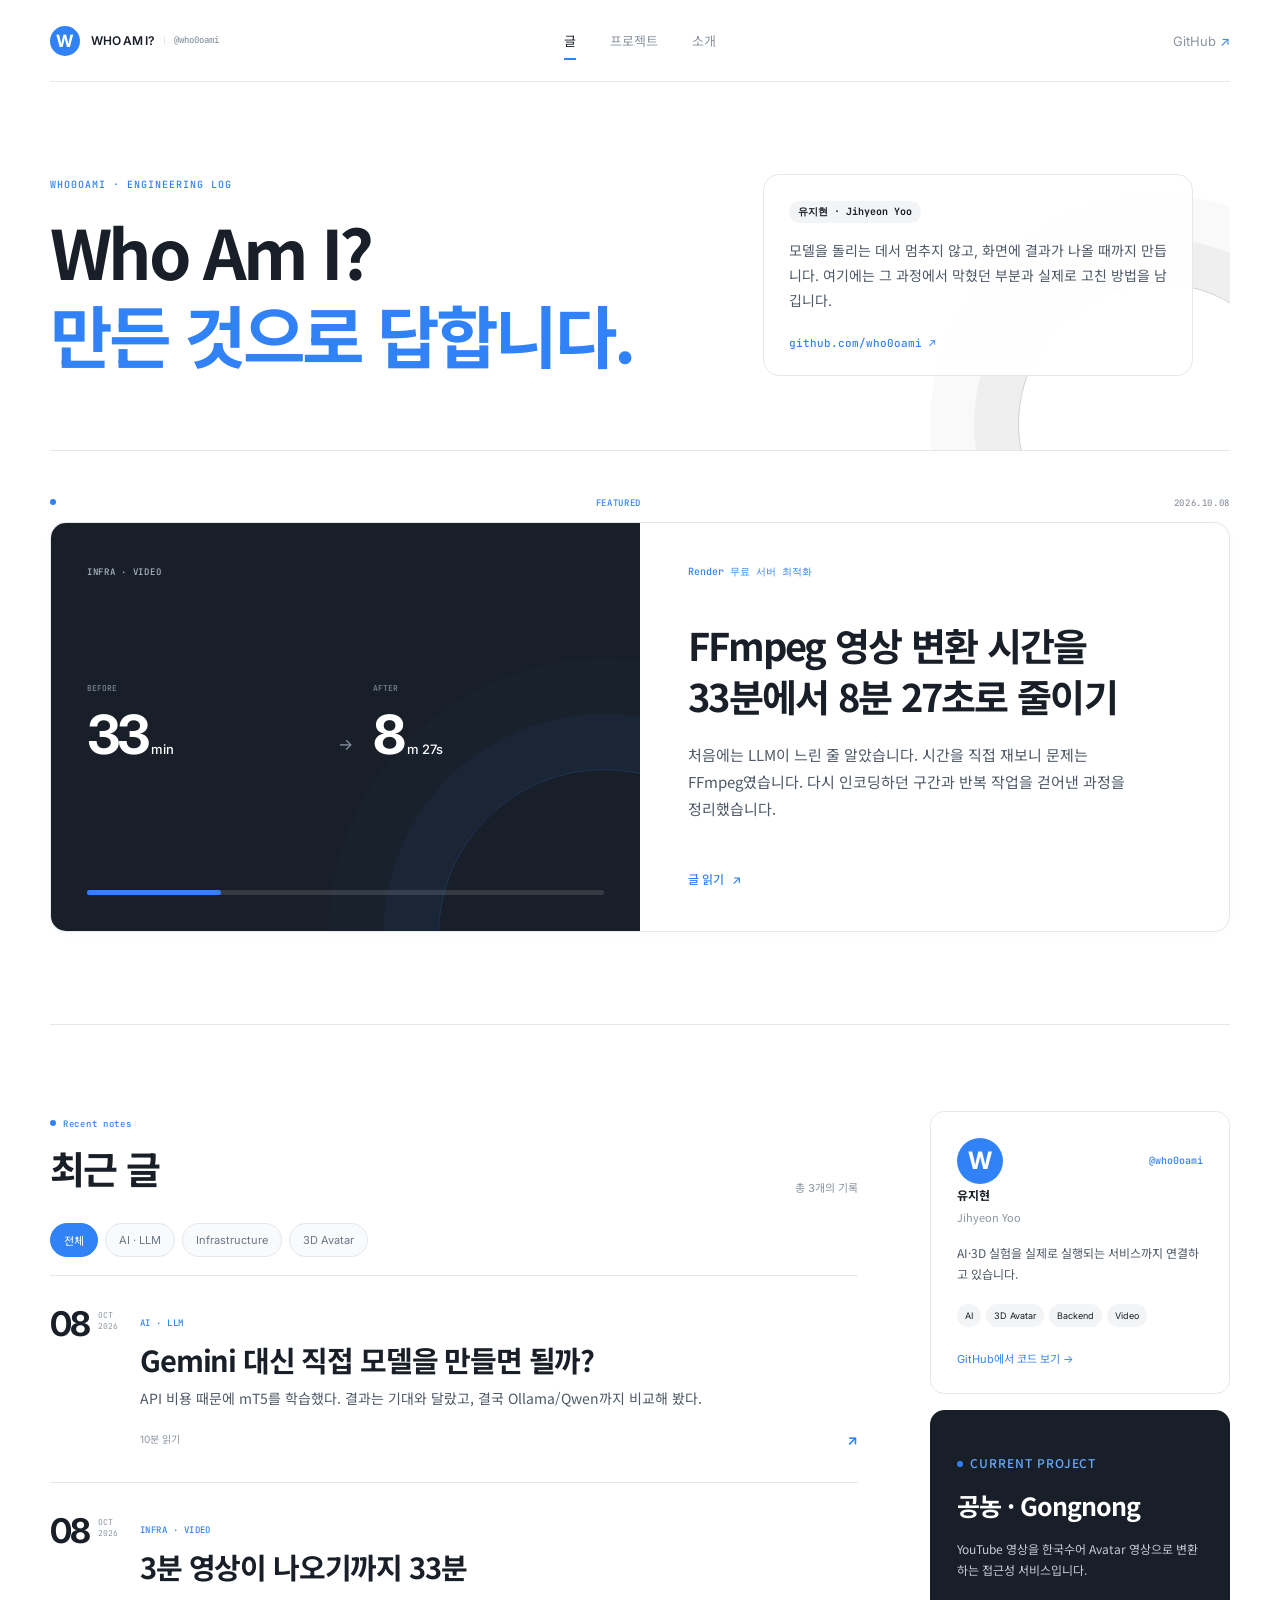
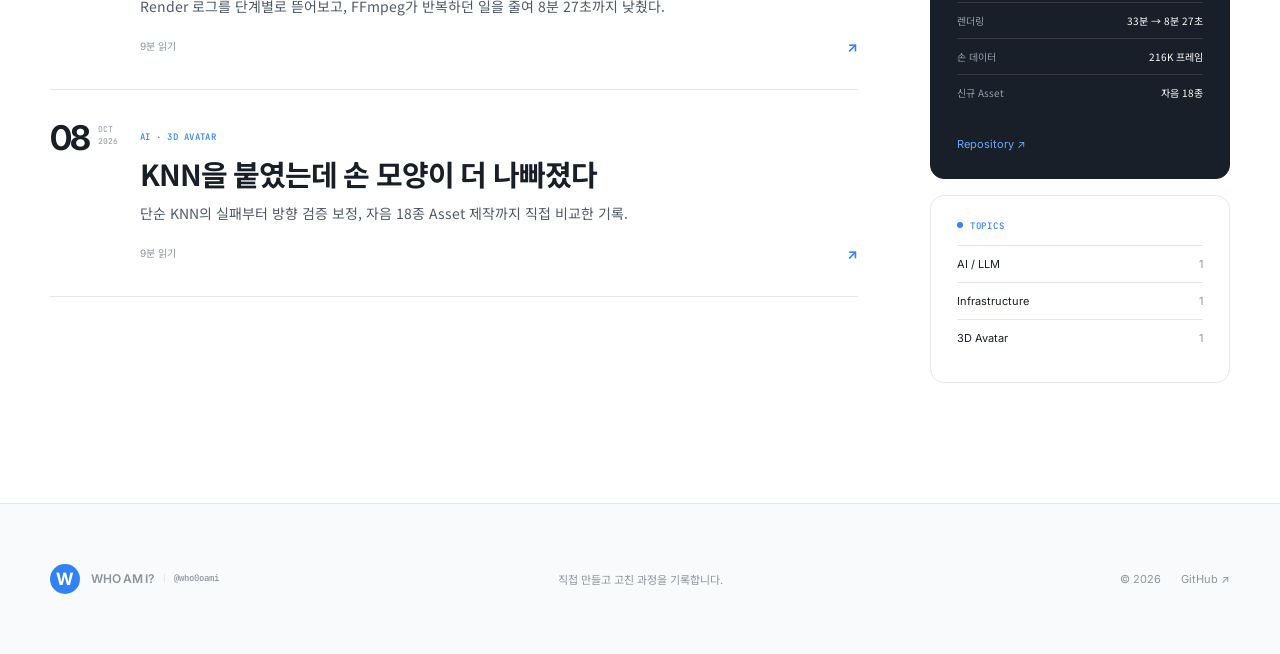
==== commit d7bf8570: "style: restore light profile card with dark geometry" ====
--- a/index.html
+++ b/index.html
@@ -7,7 +7,7 @@
   <meta name="theme-color" content="#ffffff"><title>Who Am I? — who0oami</title>
   <link rel="preconnect" href="https://fonts.googleapis.com"><link rel="preconnect" href="https://fonts.gstatic.com" crossorigin>
   <link href="https://fonts.googleapis.com/css2?family=DM+Serif+Display&family=Inter:wght@400;500;600;700&family=JetBrains+Mono:wght@400;500&family=Noto+Sans+KR:wght@400;500;600;700&family=Noto+Serif+KR:wght@600;700&display=swap" rel="stylesheet">
-  <link rel="stylesheet" href="/styles.css?v=10"><script src="/script.js" defer></script>
+  <link rel="stylesheet" href="/styles.css?v=11"><script src="/script.js" defer></script>
 </head>
 <body class="home-page blog-home">
   <header class="site-header">
@@ -22,11 +22,7 @@
         <p class="blog-kicker">WHO0OAMI · ENGINEERING LOG</p>
         <h1>Who Am I?<br><em>만든 것으로 답합니다.</em></h1>
       </div>
-      <aside class="intro-note">
-        <div class="intro-note-head"><span>01 / PROFILE</span><b>JIHYEON YOO</b></div>
-        <p>AI 모델부터 3D Avatar, Backend와 배포까지 직접 연결합니다. 잘된 결과보다 막혔던 지점과 고친 과정을 더 자세히 기록합니다.</p>
-        <div class="intro-note-foot"><span>유지현</span><a href="https://github.com/who0oami" target="_blank" rel="noreferrer">@who0oami ↗</a></div>
-      </aside>
+      <div class="intro-note"><span>유지현 · Jihyeon Yoo</span><p>모델을 돌리는 데서 멈추지 않고, 화면에 결과가 나올 때까지 만듭니다. 여기에는 그 과정에서 막혔던 부분과 실제로 고친 방법을 남깁니다.</p><a href="https://github.com/who0oami" target="_blank" rel="noreferrer">github.com/who0oami ↗</a></div>
     </section>
 
     <section class="featured-post shell" aria-labelledby="featured-title">
--- a/styles.css
+++ b/styles.css
@@ -111,11 +111,11 @@
 
 /* PPT-inspired editorial details */
 .brand-wordmark{gap:11px}.brand-wordmark span{display:flex;align-items:center;gap:9px;font-size:12px;letter-spacing:-.02em}.brand-wordmark small{padding-left:9px;border-left:1px solid var(--line);color:var(--muted);font:500 9px/1 var(--mono);letter-spacing:0}
-.blog-intro{position:relative;grid-template-columns:1.15fr .85fr;overflow:hidden}.blog-intro::after{display:none}.blog-intro>div,.intro-note{position:relative;z-index:1}.intro-note{max-width:430px;min-height:220px;display:flex;flex-direction:column;padding:0;border:0;border-top:4px solid #3182f6;border-radius:2px;background:#191f28;color:#fff}.intro-note-head{display:grid;grid-template-columns:auto 1fr;align-items:center;gap:18px;padding:22px 24px;border-bottom:1px solid rgba(255,255,255,.14)}.intro-note-head span{color:#64a8ff;font:500 9px/1 var(--mono);letter-spacing:.08em}.intro-note-head b{justify-self:end;font:700 13px/1 "Inter",sans-serif;letter-spacing:.08em}.intro-note p{margin:0;padding:26px 24px;color:#d7dce4;font-size:14px;line-height:1.85}.intro-note-foot{display:flex;justify-content:space-between;align-items:center;margin-top:auto;padding:18px 24px;border-top:1px solid rgba(255,255,255,.14)}.intro-note-foot span{color:#9ea7b5;font-size:11px}.intro-note a{color:#64a8ff;font:500 11px/1 var(--mono);text-decoration:none}
+.blog-intro{position:relative;grid-template-columns:1.15fr .85fr;overflow:hidden}.blog-intro::after{content:"";position:absolute;right:-70px;bottom:-115px;width:280px;height:280px;border:1px solid rgba(25,31,40,.2);border-radius:50%;box-shadow:0 0 0 44px rgba(25,31,40,.045),0 0 0 88px rgba(25,31,40,.025);pointer-events:none}.blog-intro>div,.intro-note{position:relative;z-index:1}.intro-note{max-width:430px;padding:24px 25px;border:1px solid var(--line);border-radius:16px;background:rgba(255,255,255,.92)}.intro-note>span{display:inline-flex;padding:6px 9px;border-radius:999px;color:#191f28;background:#f2f4f6;font:700 10px/1 var(--mono)}.intro-note p{margin:15px 0 17px;color:var(--body);font-size:14px;line-height:1.8}.intro-note a{color:#3182f6;font:500 11px/1 var(--mono);text-decoration:none}
 .featured-label::before,.list-heading span::before,.aside-label::before{content:"";display:inline-block;width:6px;height:6px;margin-right:7px;border-radius:50%;background:#3182f6;vertical-align:1px}.profile-id{display:flex;align-items:center;justify-content:space-between}.profile-id .profile-mark{margin:0}.profile-id code{color:#3182f6;font:500 10px/1 var(--mono)}
 .blog-post{position:relative}.blog-post::after{content:"";position:absolute;right:0;bottom:-1px;width:0;height:2px;background:#3182f6;transition:width .25s ease}.blog-post:hover::after{width:100%}
 .article-head::before{content:"WHO0OAMI / DEV NOTE"}.article-head{position:relative}.article-head::after{content:"";position:absolute;right:0;bottom:-1px;width:72px;height:3px;background:#3182f6}.article h2{letter-spacing:-.035em}.article p{letter-spacing:-.012em}.article-figure img{box-shadow:none}.article-figure figcaption{text-align:left}.evidence-note{border-left:3px solid #3182f6;border-radius:4px 12px 12px 4px}
-@media(max-width:600px){.brand-wordmark small{display:none}.blog-intro::after{display:none}.intro-note{min-height:210px;padding:0}.intro-note-head,.intro-note p,.intro-note-foot{padding-inline:20px}.article-head::after{width:46px}}
+@media(max-width:600px){.brand-wordmark small{display:none}.blog-intro::after{display:none}.intro-note{padding:20px}.article-head::after{width:46px}}
 
 /* Plain article lists and inline code */
 .article ul,.article ol{margin:0 0 28px;padding:0 0 0 24px;border:0;border-radius:0;background:transparent}
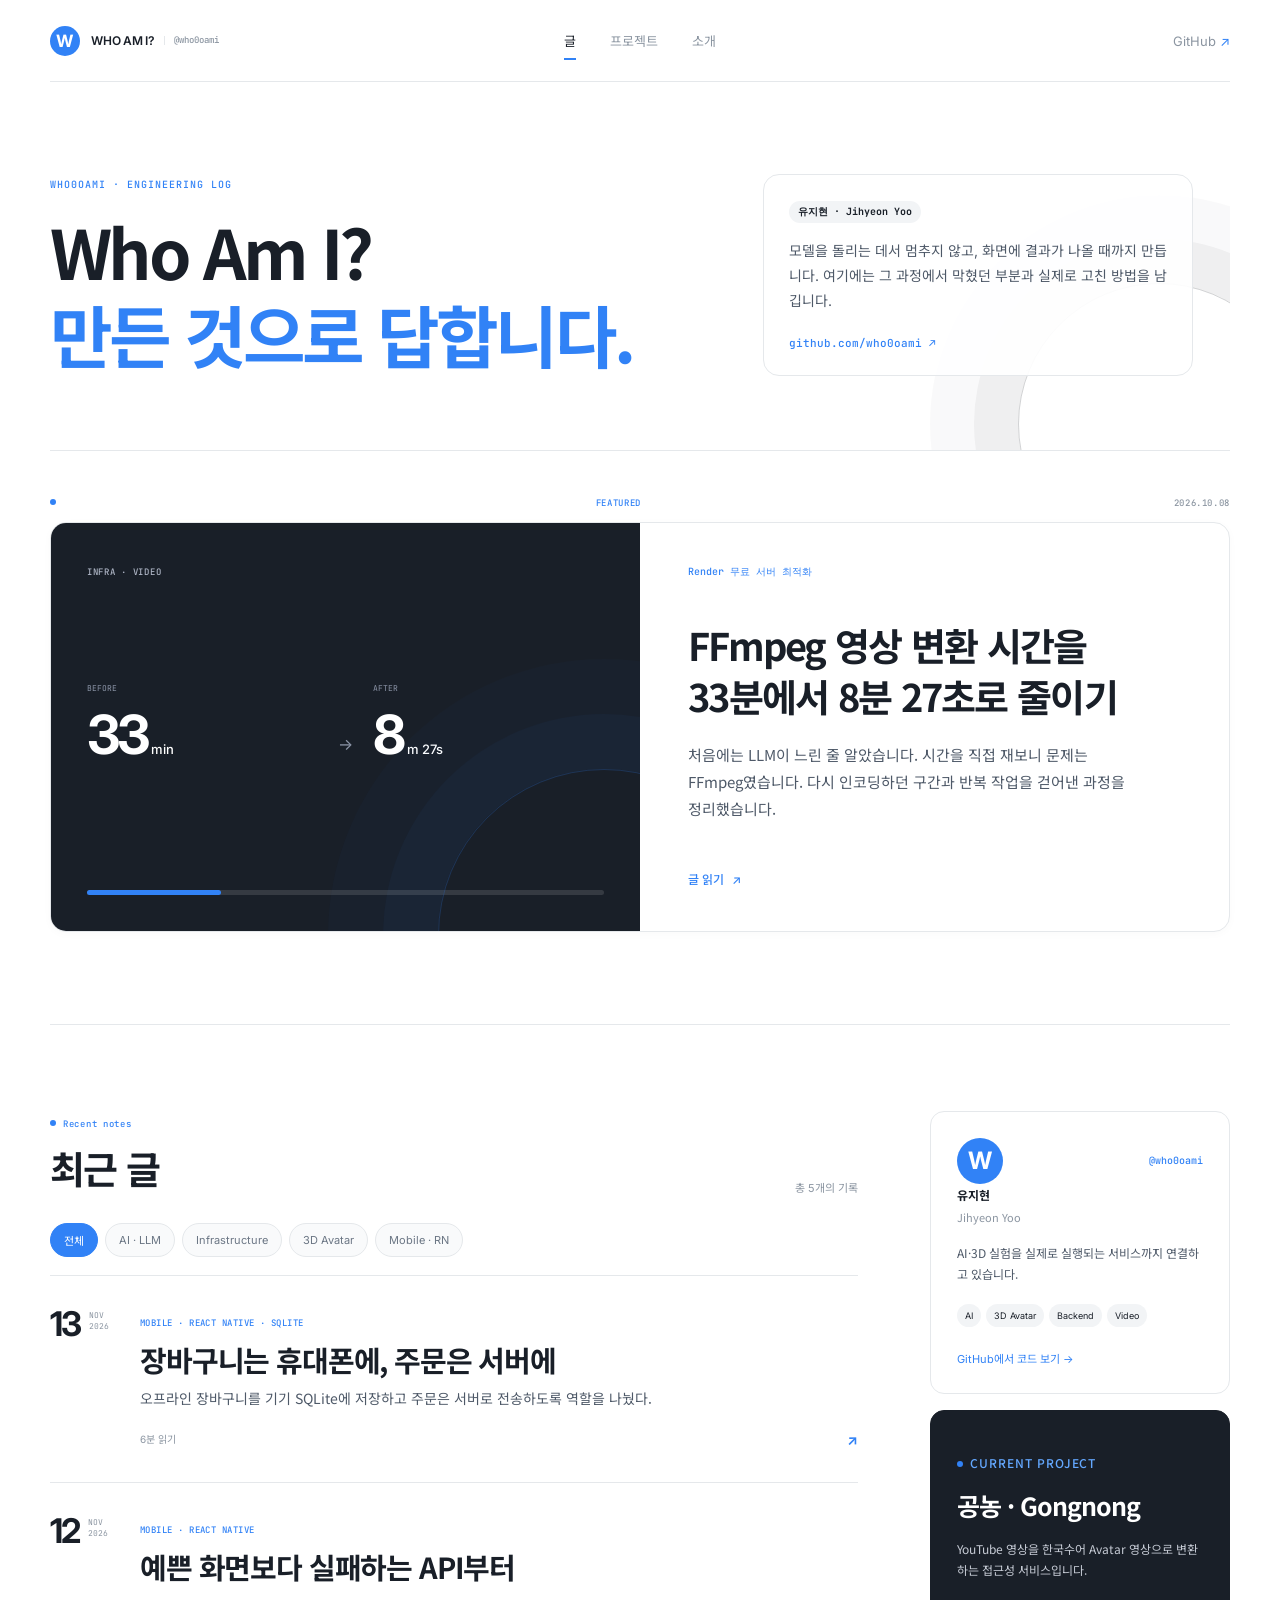
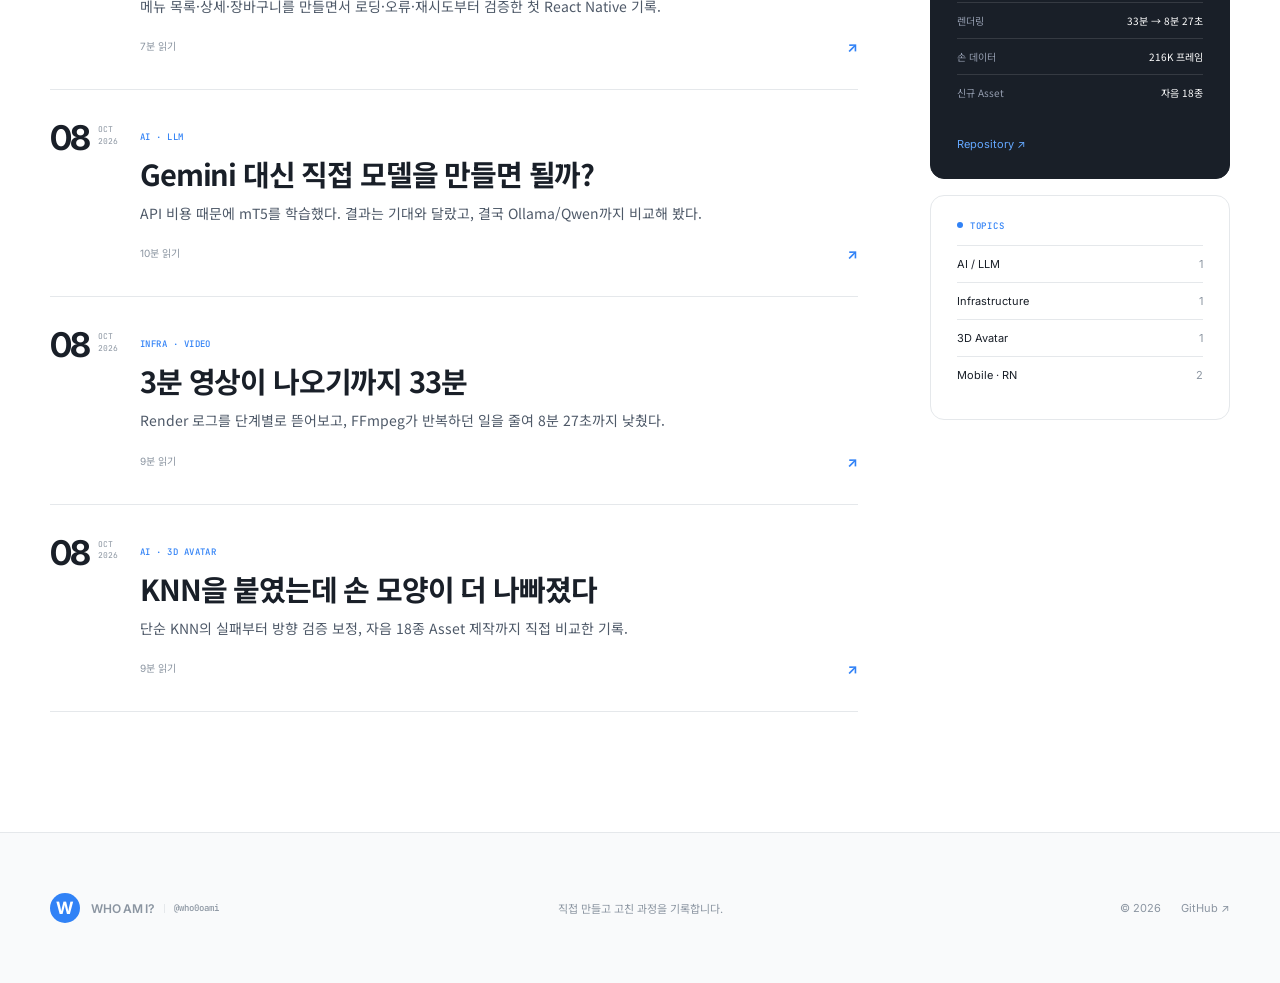
==== commit 9ef1956e: "blog: list Cup & Go Day 01 and Day 02 with mobile filter" ====
--- a/index.html
+++ b/index.html
@@ -7,7 +7,7 @@
   <meta name="theme-color" content="#ffffff"><title>Who Am I? — who0oami</title>
   <link rel="preconnect" href="https://fonts.googleapis.com"><link rel="preconnect" href="https://fonts.gstatic.com" crossorigin>
   <link href="https://fonts.googleapis.com/css2?family=DM+Serif+Display&family=Inter:wght@400;500;600;700&family=JetBrains+Mono:wght@400;500&family=Noto+Sans+KR:wght@400;500;600;700&family=Noto+Serif+KR:wght@600;700&display=swap" rel="stylesheet">
-  <link rel="stylesheet" href="/styles.css?v=11"><script src="/script.js" defer></script>
+  <link rel="stylesheet" href="/styles.css?v=12"><script src="/script.js" defer></script>
 </head>
 <body class="home-page blog-home">
   <header class="site-header">
@@ -44,9 +44,11 @@
 
     <section class="blog-content shell" id="writing">
       <div class="article-column">
-        <div class="list-heading"><div><span>Recent notes</span><h2>최근 글</h2></div><p>총 3개의 기록</p></div>
-        <div class="filter-row blog-filters" aria-label="글 분류"><button class="filter active" data-filter="all">전체</button><button class="filter" data-filter="ai">AI · LLM</button><button class="filter" data-filter="infra">Infrastructure</button><button class="filter" data-filter="avatar">3D Avatar</button></div>
+        <div class="list-heading"><div><span>Recent notes</span><h2>최근 글</h2></div><p>총 5개의 기록</p></div>
+        <div class="filter-row blog-filters" aria-label="글 분류"><button class="filter active" data-filter="all">전체</button><button class="filter" data-filter="ai">AI · LLM</button><button class="filter" data-filter="infra">Infrastructure</button><button class="filter" data-filter="avatar">3D Avatar</button><button class="filter" data-filter="mobile">Mobile · RN</button></div>
         <div class="post-list story-stream">
+          <a class="post-card blog-post" data-category="mobile" href="/posts/react-native-sqlite-local-cart-day02.html"><div class="post-date"><strong>13</strong><span>NOV<br>2026</span></div><div class="post-info"><span>MOBILE · REACT NATIVE · SQLITE</span><h3>장바구니는 휴대폰에, 주문은 서버에</h3><p>오프라인 장바구니를 기기 SQLite에 저장하고 주문은 서버로 전송하도록 역할을 나눴다.</p><div><time>6분 읽기</time><b>↗</b></div></div></a>
+          <a class="post-card blog-post" data-category="mobile" href="/posts/react-native-cafe-order-devlog.html"><div class="post-date"><strong>12</strong><span>NOV<br>2026</span></div><div class="post-info"><span>MOBILE · REACT NATIVE</span><h3>예쁜 화면보다 실패하는 API부터</h3><p>메뉴 목록·상세·장바구니를 만들면서 로딩·오류·재시도부터 검증한 첫 React Native 기록.</p><div><time>7분 읽기</time><b>↗</b></div></div></a>
           <a class="post-card blog-post" data-category="ai" href="/posts/gemini-to-local-llm.html"><div class="post-date"><strong>08</strong><span>OCT<br>2026</span></div><div class="post-info"><span>AI · LLM</span><h3>Gemini 대신 직접 모델을 만들면 될까?</h3><p>API 비용 때문에 mT5를 학습했다. 결과는 기대와 달랐고, 결국 Ollama/Qwen까지 비교해 봤다.</p><div><time>10분 읽기</time><b>↗</b></div></div></a>
           <a class="post-card blog-post" data-category="infra" href="/posts/render-ffmpeg.html"><div class="post-date"><strong>08</strong><span>OCT<br>2026</span></div><div class="post-info"><span>INFRA · VIDEO</span><h3>3분 영상이 나오기까지 33분</h3><p>Render 로그를 단계별로 뜯어보고, FFmpeg가 반복하던 일을 줄여 8분 27초까지 낮췄다.</p><div><time>9분 읽기</time><b>↗</b></div></div></a>
           <a class="post-card blog-post" data-category="avatar" href="/posts/knn-hand-correction.html"><div class="post-date"><strong>08</strong><span>OCT<br>2026</span></div><div class="post-info"><span>AI · 3D AVATAR</span><h3>KNN을 붙였는데 손 모양이 더 나빠졌다</h3><p>단순 KNN의 실패부터 방향 검증 보정, 자음 18종 Asset 제작까지 직접 비교한 기록.</p><div><time>9분 읽기</time><b>↗</b></div></div></a>
@@ -56,7 +58,7 @@
       <aside class="blog-sidebar">
         <section class="profile-card"><div class="profile-id"><div class="profile-mark">W</div><code>@who0oami</code></div><p class="profile-name">유지현 <span>Jihyeon Yoo</span></p><p>AI·3D 실험을 실제로 실행되는 서비스까지 연결하고 있습니다.</p><div class="profile-tags"><span>AI</span><span>3D Avatar</span><span>Backend</span><span>Video</span></div><a href="https://github.com/who0oami" target="_blank" rel="noreferrer">GitHub에서 코드 보기 →</a></section>
         <section class="project-mini" id="project"><p class="aside-label">CURRENT PROJECT</p><h3>공농 · Gongnong</h3><p>YouTube 영상을 한국수어 Avatar 영상으로 변환하는 접근성 서비스입니다.</p><dl><div><dt>렌더링</dt><dd>33분 → 8분 27초</dd></div><div><dt>손 데이터</dt><dd>216K 프레임</dd></div><div><dt>신규 Asset</dt><dd>자음 18종</dd></div></dl><a href="https://github.com/who0oami/Gongnong" target="_blank" rel="noreferrer">Repository ↗</a></section>
-        <section class="topic-card"><p class="aside-label">TOPICS</p><a href="#writing">AI / LLM <span>1</span></a><a href="#writing">Infrastructure <span>1</span></a><a href="#writing">3D Avatar <span>1</span></a></section>
+        <section class="topic-card"><p class="aside-label">TOPICS</p><a href="#writing">AI / LLM <span>1</span></a><a href="#writing">Infrastructure <span>1</span></a><a href="#writing">3D Avatar <span>1</span></a><a href="#writing">Mobile · RN <span>2</span></a></section>
       </aside>
     </section>
   </main>
--- a/styles.css
+++ b/styles.css
@@ -93,6 +93,7 @@
 /* Case-study articles */
 .article-figure{width:min(1040px,calc(100vw - 48px));margin:44px 50%;transform:translateX(-50%)}
 .article-figure img{display:block;width:100%;height:auto;border:1px solid #e5e8eb;border-radius:14px;background:#f7faf9;box-shadow:0 14px 36px rgba(25,31,40,.07)}
+.article-figure-compact{width:min(820px,calc(100vw - 48px));margin-left:50%;margin-right:0}
 .article-figure figcaption{margin-top:11px;color:#8b95a1;font:12px/1.65 "Noto Sans KR",sans-serif;text-align:center}
 .article .code-window{margin:34px 0;border:1px solid #29313d;border-radius:12px;overflow:hidden;background:#151a22;box-shadow:0 16px 34px rgba(25,31,40,.12)}
 .code-window__bar{display:flex;align-items:center;gap:7px;padding:11px 15px;border-bottom:1px solid #29313d;background:#1c222c}
